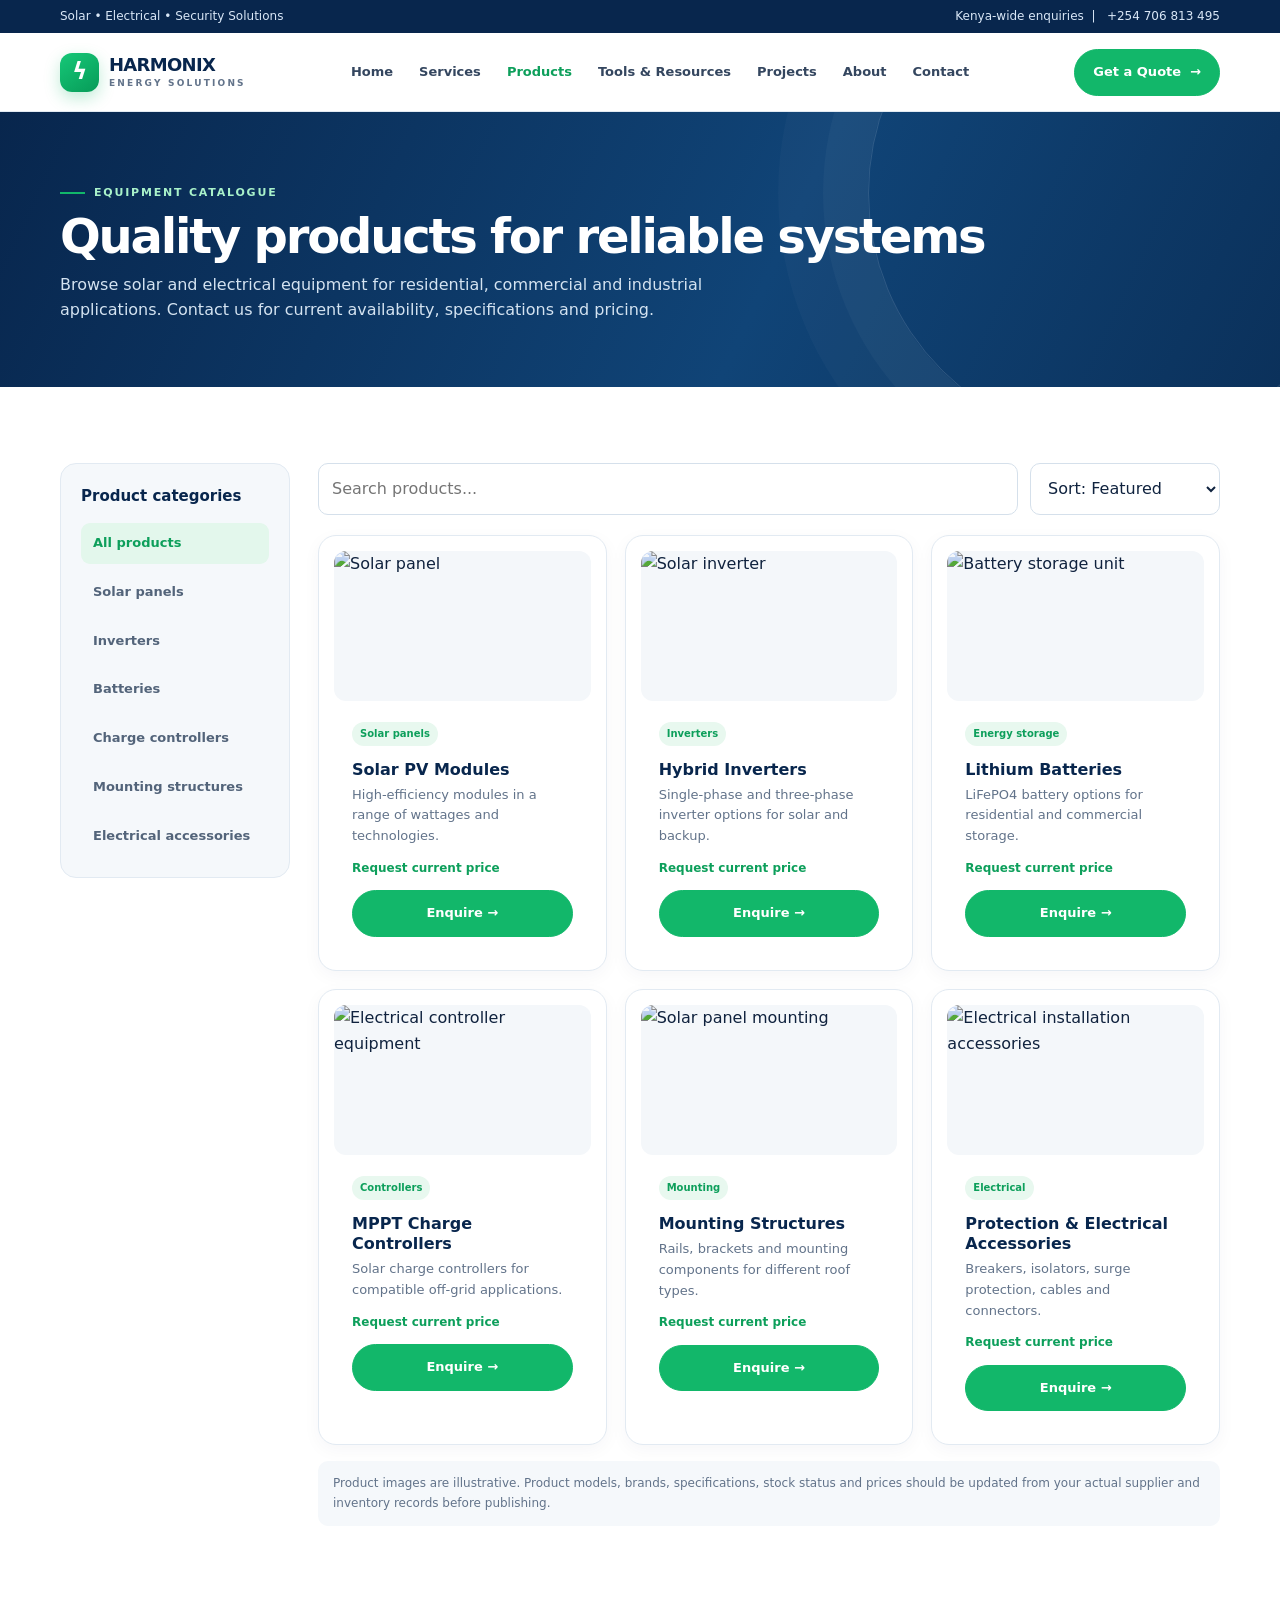
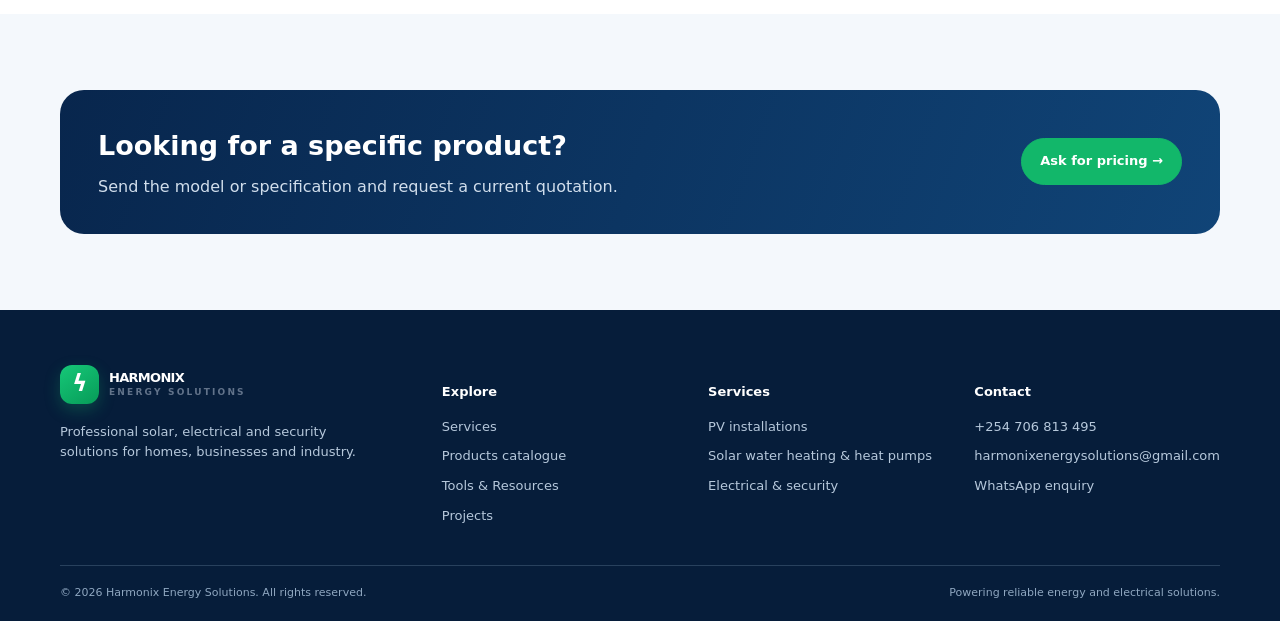
==== products.html @ 006ba1f1 "Add files via upload" ====
<!doctype html><html lang="en"><head><meta charset="utf-8"><meta name="viewport" content="width=device-width,initial-scale=1"><title>Products Catalogue | Harmonix Energy</title><meta name="description" content="Browse solar panels, inverters, batteries, charge controllers and electrical accessories supplied by Harmonix Energy."><link rel="stylesheet" href="assets/css/style.css"></head><body>

<div class="topbar"><div class="container"><span>Solar • Electrical • Security Solutions</span><span>Kenya-wide enquiries&nbsp; | &nbsp; +254 706 813 495</span></div></div>
<header class="site-header"><div class="container nav">
<a class="brand" href="index.html"><span class="brand-mark">ϟ</span><span>HARMONIX<small>ENERGY SOLUTIONS</small></span></a>
<button class="menu-toggle" aria-label="Open navigation" aria-expanded="false">☰</button>
<nav class="nav-links"><a class="" href="index.html">Home</a><a class="" href="services.html">Services</a><a class="active" href="products.html">Products</a><a class="" href="tools.html">Tools & Resources</a><a class="" href="index.html#projects">Projects</a><a class="" href="index.html#about">About</a><a class="" href="index.html#contact">Contact</a></nav>
<div class="nav-actions"><a class="btn" href="index.html#contact">Get a Quote <span>→</span></a></div>
</div></header><main><section class="page-hero"><div class="container"><span class="eyebrow">Equipment catalogue</span><h1>Quality products for reliable systems</h1><p>Browse solar and electrical equipment for residential, commercial and industrial applications. Contact us for current availability, specifications and pricing.</p></div></section>
<section class="section"><div class="container"><div class="catalog-layout"><aside class="filters"><h3>Product categories</h3><div class="filter-list"><button class="filter-btn active" data-category="all">All products</button><button class="filter-btn" data-category="panels">Solar panels</button><button class="filter-btn" data-category="inverters">Inverters</button><button class="filter-btn" data-category="batteries">Batteries</button><button class="filter-btn" data-category="controllers">Charge controllers</button><button class="filter-btn" data-category="mounting">Mounting structures</button><button class="filter-btn" data-category="electrical">Electrical accessories</button></div></aside><div><div class="catalog-toolbar"><input class="field" id="product-search" placeholder="Search products..."><select class="field" id="product-sort"><option>Sort: Featured</option></select></div><div class="grid product-grid-catalog">
<div class="card product-card catalog-product" data-category="panels"><div class="product-image"><img src="https://images.unsplash.com/photo-1509391366360-2e959784e9e8?auto=format&fit=crop&w=500&q=80" alt="Solar panel"></div><div class="card-body"><span class="product-tag">Solar panels</span><h3>Solar PV Modules</h3><p>High-efficiency modules in a range of wattages and technologies.</p><div class="price-note">Request current price</div><a class="btn" style="margin-top:12px;width:100%" href="#" data-wa="Hello, I would like pricing and specifications for solar PV modules.">Enquire →</a></div></div>
<div class="card product-card catalog-product" data-category="inverters"><div class="product-image"><img src="https://images.unsplash.com/photo-1592833159155-c62df1b65634?auto=format&fit=crop&w=500&q=80" alt="Solar inverter"></div><div class="card-body"><span class="product-tag">Inverters</span><h3>Hybrid Inverters</h3><p>Single-phase and three-phase inverter options for solar and backup.</p><div class="price-note">Request current price</div><a class="btn" style="margin-top:12px;width:100%" href="#" data-wa="Hello, I would like pricing and specifications for hybrid inverters.">Enquire →</a></div></div>
<div class="card product-card catalog-product" data-category="batteries"><div class="product-image"><img src="https://images.unsplash.com/photo-1620714223084-8fcacca6e9f3?auto=format&fit=crop&w=500&q=80" alt="Battery storage unit"></div><div class="card-body"><span class="product-tag">Energy storage</span><h3>Lithium Batteries</h3><p>LiFePO4 battery options for residential and commercial storage.</p><div class="price-note">Request current price</div><a class="btn" style="margin-top:12px;width:100%" href="#" data-wa="Hello, I would like pricing and specifications for lithium batteries.">Enquire →</a></div></div>
<div class="card product-card catalog-product" data-category="controllers"><div class="product-image"><img src="https://images.unsplash.com/photo-1558008258-3256797b43f3?auto=format&fit=crop&w=500&q=80" alt="Electrical controller equipment"></div><div class="card-body"><span class="product-tag">Controllers</span><h3>MPPT Charge Controllers</h3><p>Solar charge controllers for compatible off-grid applications.</p><div class="price-note">Request current price</div><a class="btn" style="margin-top:12px;width:100%" href="#" data-wa="Hello, I would like pricing and specifications for MPPT charge controllers.">Enquire →</a></div></div>
<div class="card product-card catalog-product" data-category="mounting"><div class="product-image"><img src="https://images.unsplash.com/photo-1497440001374-f26997328c1b?auto=format&fit=crop&w=500&q=80" alt="Solar panel mounting"></div><div class="card-body"><span class="product-tag">Mounting</span><h3>Mounting Structures</h3><p>Rails, brackets and mounting components for different roof types.</p><div class="price-note">Request current price</div><a class="btn" style="margin-top:12px;width:100%" href="#" data-wa="Hello, I would like pricing for solar mounting structures and accessories.">Enquire →</a></div></div>
<div class="card product-card catalog-product" data-category="electrical"><div class="product-image"><img src="https://images.unsplash.com/photo-1621905251189-08b45d6a269e?auto=format&fit=crop&w=500&q=80" alt="Electrical installation accessories"></div><div class="card-body"><span class="product-tag">Electrical</span><h3>Protection & Electrical Accessories</h3><p>Breakers, isolators, surge protection, cables and connectors.</p><div class="price-note">Request current price</div><a class="btn" style="margin-top:12px;width:100%" href="#" data-wa="Hello, I would like pricing for electrical protection devices and accessories.">Enquire →</a></div></div>
</div><p class="notice">Product images are illustrative. Product models, brands, specifications, stock status and prices should be updated from your actual supplier and inventory records before publishing.</p></div></div></div></section>
<section class="section section-soft"><div class="container"><div class="cta-band"><div><h2>Looking for a specific product?</h2><p>Send the model or specification and request a current quotation.</p></div><a class="btn" href="#" data-wa="Hello Harmonix Energy, I am looking for a solar or electrical product. Please assist with availability and pricing.">Ask for pricing →</a></div></div></section></main>
<footer class="footer"><div class="container"><div class="footer-grid">
<div><a class="brand" href="index.html"><span class="brand-mark">ϟ</span><span>HARMONIX<small>ENERGY SOLUTIONS</small></span></a><p style="margin-top:18px;max-width:300px">Professional solar, electrical and security solutions for homes, businesses and industry.</p></div>
<div><h4>Explore</h4><div class="footer-links"><a href="services.html">Services</a><a href="products.html">Products catalogue</a><a href="tools.html">Tools & Resources</a><a href="index.html#projects">Projects</a></div></div>
<div><h4>Services</h4><div class="footer-links"><a href="services.html#pv">PV installations</a><a href="services.html#water">Solar water heating & heat pumps</a><a href="services.html#other">Electrical & security</a></div></div>
<div><h4>Contact</h4><div class="footer-links"><a href="tel:+254706813495">+254 706 813 495</a><a href="mailto:harmonixenergysolutions@gmail.com">harmonixenergysolutions@gmail.com</a><a href="#" data-wa="Hello Harmonix Energy, I would like to discuss a project.">WhatsApp enquiry</a></div></div>
</div><div class="footer-bottom"><span>© <span data-year></span> Harmonix Energy Solutions. All rights reserved.</span><span>Powering reliable energy and electrical solutions.</span></div></div></footer><script src="assets/js/main.js"></script></body></html>
---- assets/css/style.css ----
:root{--navy:#08264d;--navy2:#0d3767;--green:#12b76a;--green2:#0d9f5b;--ink:#10233f;--muted:#62738a;--line:#e2eaf2;--soft:#f4f8fc;--white:#fff;--shadow:0 12px 32px rgba(8,38,77,.09);--radius:18px}
*{box-sizing:border-box}html{scroll-behavior:smooth}body{margin:0;font-family:Inter,ui-sans-serif,system-ui,-apple-system,BlinkMacSystemFont,"Segoe UI",sans-serif;color:var(--ink);background:#fff;line-height:1.6}a{color:inherit;text-decoration:none}img{max-width:100%;display:block}button,input,select,textarea{font:inherit}.container{width:min(1160px,calc(100% - 40px));margin:auto}.topbar{background:var(--navy);color:#d9e7f7;font-size:12px;padding:7px 0}.topbar .container{display:flex;justify-content:space-between;gap:15px;flex-wrap:wrap}.site-header{position:sticky;top:0;z-index:50;background:rgba(255,255,255,.96);backdrop-filter:blur(12px);border-bottom:1px solid var(--line)}.nav{height:78px;display:flex;align-items:center;justify-content:space-between;gap:24px}.brand{display:flex;align-items:center;gap:10px;color:var(--navy);font-weight:850;letter-spacing:-.7px;line-height:1.02;font-size:18px}.brand-mark{width:39px;height:39px;border-radius:12px;background:linear-gradient(145deg,#16c878,#079b58);display:grid;place-items:center;color:#fff;font-size:23px;box-shadow:0 6px 16px #12b76a44}.brand small{display:block;font-size:9px;letter-spacing:2.2px;color:var(--muted);font-weight:750;margin-top:4px}.nav-links{display:flex;align-items:center;gap:26px;font-size:13px;font-weight:700;color:#34465f}.nav-links a:hover,.nav-links a.active{color:var(--green2)}.nav-actions{display:flex;gap:10px;align-items:center}.btn{display:inline-flex;align-items:center;justify-content:center;gap:9px;padding:12px 18px;border-radius:999px;background:var(--green);color:#fff;font-size:13px;font-weight:800;border:1px solid var(--green);transition:.2s;cursor:pointer}.btn:hover{background:var(--green2);transform:translateY(-1px)}.btn-outline{background:transparent;color:var(--navy);border-color:#c9d7e6}.btn-outline:hover{background:var(--soft);color:var(--navy)}.menu-toggle{display:none;border:1px solid var(--line);background:#fff;border-radius:10px;padding:9px 12px;color:var(--navy);font-size:20px}.hero{background:var(--navy);color:#fff;position:relative;overflow:hidden}.hero-grid{display:grid;grid-template-columns:1.03fr .97fr;min-height:510px;align-items:center}.hero-copy{padding:68px 0;position:relative;z-index:2}.eyebrow{display:inline-flex;align-items:center;gap:9px;color:#a9f2ca;font-size:11px;font-weight:850;letter-spacing:1.8px;text-transform:uppercase}.eyebrow:before{content:"";width:25px;height:2px;background:var(--green)}h1,h2,h3,p{margin-top:0}h1{font-size:clamp(38px,5vw,60px);line-height:1.04;letter-spacing:-2.2px;margin:18px 0}.hero h1 span{color:#54df99}.hero-copy p{max-width:560px;color:#d2e0ef;font-size:17px}.hero-buttons{display:flex;gap:12px;flex-wrap:wrap;margin-top:28px}.hero-media{height:100%;min-height:510px;position:relative}.hero-media img{width:100%;height:100%;object-fit:cover;position:absolute;inset:0;opacity:.92}.hero-media:after{content:"";position:absolute;inset:0;background:linear-gradient(90deg,var(--navy) 0%,rgba(8,38,77,.08) 42%,rgba(8,38,77,.08))}.hero-stamp{position:absolute;z-index:3;right:28px;top:28px;background:#fff;color:var(--navy);border-radius:14px;padding:13px 17px;box-shadow:var(--shadow);display:flex;align-items:center;gap:10px;font-weight:850}.hero-stamp b{display:block;color:var(--green2);font-size:12px}.checkmark{width:30px;height:30px;border-radius:50%;display:grid;place-items:center;background:#e7f9ef;color:var(--green2);font-weight:900}.trust-strip{background:#f0fbf5;border-bottom:1px solid #d9f3e4}.trust-strip .container{display:flex;justify-content:space-between;gap:20px;flex-wrap:wrap;padding:17px 0;color:var(--navy);font-size:12px;font-weight:750}.trust-strip span{display:flex;align-items:center;gap:8px}.trust-strip i{font-style:normal;color:var(--green2);font-size:17px}.section{padding:76px 0}.section-soft{background:var(--soft)}.section-head{display:flex;align-items:end;justify-content:space-between;gap:24px;margin-bottom:30px}.section-head h2{font-size:clamp(27px,3vw,38px);line-height:1.12;letter-spacing:-1.2px;color:var(--navy);margin:8px 0}.section-head p{color:var(--muted);max-width:560px;margin:0}.kicker{color:var(--green2);font-size:11px;font-weight:850;letter-spacing:1.7px;text-transform:uppercase}.grid{display:grid;gap:18px}.service-grid{grid-template-columns:repeat(4,1fr)}.card{border:1px solid var(--line);border-radius:var(--radius);background:#fff;overflow:hidden;box-shadow:0 5px 18px rgba(8,38,77,.04);transition:.22s}.card:hover{transform:translateY(-4px);box-shadow:var(--shadow)}.card-img{height:150px;overflow:hidden;background:#dbe8f4}.card-img img{width:100%;height:100%;object-fit:cover;transition:transform .4s}.card:hover .card-img img{transform:scale(1.04)}.card-body{padding:18px}.card h3{font-size:16px;line-height:1.25;color:var(--navy);margin-bottom:8px}.card p{font-size:13px;color:var(--muted);margin-bottom:12px}.text-link{color:var(--green2);font-size:12px;font-weight:850}.text-link:hover{text-decoration:underline}.icon-box{width:42px;height:42px;border-radius:12px;background:#e9f8f0;color:var(--green2);display:grid;place-items:center;font-size:21px;margin-bottom:14px}.two-col{display:grid;grid-template-columns:1fr 1fr;gap:46px;align-items:center}.feature-photo{height:420px;border-radius:24px;overflow:hidden;box-shadow:var(--shadow)}.feature-photo img{width:100%;height:100%;object-fit:cover}.check-list{display:grid;gap:13px;margin:22px 0;padding:0;list-style:none}.check-list li{display:flex;gap:11px;color:#43556e;font-size:14px}.check-list li:before{content:"✓";width:22px;height:22px;flex:0 0 22px;display:grid;place-items:center;background:#e7f9ef;color:var(--green2);border-radius:50%;font-weight:900}.project-grid{grid-template-columns:repeat(3,1fr)}.project-card .card-img{height:205px}.project-meta{display:flex;gap:12px;flex-wrap:wrap;font-size:11px;color:var(--muted);font-weight:750}.product-grid{grid-template-columns:repeat(4,1fr)}.product-card{padding:14px}.product-image{height:150px;background:#f4f7fa;border-radius:12px;display:grid;place-items:center;overflow:hidden}.product-image img{height:100%;width:100%;object-fit:contain;mix-blend-mode:multiply}.product-card h3{margin:14px 0 5px}.product-card p{min-height:40px}.price-note{font-size:12px;color:var(--green2);font-weight:800}.tool-grid{grid-template-columns:repeat(4,1fr)}.tool-card{padding:22px}.tool-card .icon-box{width:48px;height:48px;font-size:24px}.tool-card h3{font-size:16px}.cta-band{background:linear-gradient(110deg,var(--navy),#104477);color:#fff;border-radius:24px;padding:34px 38px;display:flex;align-items:center;justify-content:space-between;gap:24px}.cta-band h2{font-size:27px;margin-bottom:7px}.cta-band p{color:#d1deec;margin:0}.footer{background:#061d3a;color:#d4e1ef;padding:55px 0 20px}.footer-grid{display:grid;grid-template-columns:1.5fr 1fr 1fr 1fr;gap:35px}.footer .brand{color:#fff}.footer p,.footer a{font-size:13px;color:#b6c8db}.footer h4{color:#fff;font-size:13px;margin-bottom:14px}.footer-links{display:grid;gap:9px}.footer-bottom{border-top:1px solid #28415d;margin-top:38px;padding-top:18px;display:flex;justify-content:space-between;gap:12px;flex-wrap:wrap;font-size:11px;color:#8fa7c0}.page-hero{background:linear-gradient(115deg,#08264d 0%,#104477 60%,#0b315b 100%);color:#fff;padding:64px 0;position:relative;overflow:hidden}.page-hero:after{content:"";position:absolute;right:-90px;top:-170px;width:500px;height:500px;border:1px solid #ffffff22;border-radius:50%;box-shadow:0 0 0 45px #ffffff08,0 0 0 90px #ffffff06}.page-hero h1{font-size:48px;margin:10px 0}.page-hero p{color:#d4e3f1;max-width:660px;margin:0}.page-hero .container{position:relative;z-index:1}.credential{display:inline-flex;align-items:center;gap:12px;background:#fff;color:var(--navy);border:1px solid #d5e4ef;border-radius:14px;padding:12px 16px;box-shadow:var(--shadow);margin-top:25px}.credential strong{display:block;font-size:14px}.credential small{display:block;color:var(--muted);font-size:10px}.credential .checkmark{width:34px;height:34px;font-size:18px}.service-feature-grid{grid-template-columns:repeat(3,1fr)}.service-feature-grid .card-img{height:180px}.other-service-grid{grid-template-columns:repeat(4,1fr)}.other-service{padding:22px}.other-service h3{font-size:15px}.process-grid{grid-template-columns:repeat(4,1fr)}.process{padding:22px;border:1px solid var(--line);border-radius:16px;background:#fff}.process b{color:var(--green2);font-size:12px;letter-spacing:1px}.process h3{margin:8px 0 6px;font-size:16px}.process p{font-size:13px;color:var(--muted);margin:0}.catalog-layout{display:grid;grid-template-columns:230px 1fr;gap:28px}.filters{background:#f5f8fb;border:1px solid var(--line);padding:20px;border-radius:16px;height:max-content}.filters h3{font-size:15px;color:var(--navy)}.filter-list{display:grid;gap:8px}.filter-btn{border:0;text-align:left;padding:10px 12px;border-radius:9px;background:transparent;color:#53647a;font-weight:700;font-size:13px;cursor:pointer}.filter-btn.active,.filter-btn:hover{background:#e3f7ec;color:var(--green2)}.catalog-toolbar{display:flex;gap:12px;margin-bottom:20px}.catalog-toolbar input{flex:1}.field{width:100%;border:1px solid #d5e0eb;border-radius:10px;padding:12px 13px;background:#fff;color:var(--ink);outline:none}.field:focus{border-color:var(--green);box-shadow:0 0 0 3px #12b76a1a}.catalog-toolbar select{width:190px}.product-grid-catalog{grid-template-columns:repeat(3,1fr)}.product-grid-catalog .product-card{padding:15px}.product-tag{display:inline-block;background:#e8f8ef;color:var(--green2);padding:4px 8px;border-radius:30px;font-size:10px;font-weight:850}.tool-detail-grid{grid-template-columns:repeat(2,1fr)}.tool-detail{padding:26px}.tool-detail h3{font-size:20px}.tool-detail p{color:var(--muted);font-size:14px}.calculator{background:#fff;border:1px solid var(--line);border-radius:18px;padding:24px;box-shadow:var(--shadow)}.calc-form{display:grid;grid-template-columns:repeat(3,1fr);gap:12px}.calc-form label{font-size:12px;font-weight:750;color:#43556e;display:grid;gap:6px}.calc-actions{display:flex;gap:10px;flex-wrap:wrap;margin-top:16px}.result-grid{display:grid;grid-template-columns:repeat(3,1fr);gap:12px;margin-top:20px}.result{background:#f1faf5;border:1px solid #d8f2e3;padding:15px;border-radius:12px}.result small{display:block;color:var(--muted);font-size:11px}.result strong{font-size:22px;color:var(--navy)}.appliance-table{width:100%;border-collapse:collapse;margin-top:18px;font-size:12px}.appliance-table th,.appliance-table td{padding:10px;border-bottom:1px solid var(--line);text-align:left}.appliance-table th{color:var(--muted);background:#f7f9fc}.notice{font-size:12px;color:var(--muted);background:#f5f8fb;padding:13px 15px;border-radius:10px;margin-top:16px}.empty-state{padding:30px;text-align:center;color:var(--muted);border:1px dashed #cbd8e5;border-radius:14px}.contact-box{display:grid;grid-template-columns:1fr 1fr;gap:28px}.contact-card{padding:26px;border:1px solid var(--line);border-radius:18px}.contact-card p{color:var(--muted);font-size:14px}.hidden{display:none!important}
@media(max-width:980px){.nav-links{gap:14px}.service-grid,.product-grid,.tool-grid{grid-template-columns:repeat(2,1fr)}.service-feature-grid{grid-template-columns:repeat(2,1fr)}.other-service-grid{grid-template-columns:repeat(2,1fr)}.product-grid-catalog{grid-template-columns:repeat(2,1fr)}.hero-grid{grid-template-columns:1fr 1fr}.footer-grid{grid-template-columns:repeat(2,1fr)}}
@media(max-width:720px){.container{width:min(100% - 28px,1160px)}.topbar .container{justify-content:center}.nav{height:68px}.menu-toggle{display:block}.nav-links{display:none;position:absolute;top:68px;left:0;right:0;background:#fff;border-bottom:1px solid var(--line);padding:16px 22px 22px;flex-direction:column;align-items:flex-start;gap:15px}.nav-links.open{display:flex}.nav-actions .btn{padding:10px 13px;font-size:11px}.brand{font-size:15px}.brand-mark{width:34px;height:34px}.hero-grid{display:flex;flex-direction:column;min-height:auto}.hero-copy{padding:52px 0 34px}.hero-media{width:100%;height:260px;min-height:260px}.hero-media:after{background:linear-gradient(0deg,rgba(8,38,77,.1),transparent)}.hero-stamp{right:12px;top:12px;padding:9px 12px}.hero h1{font-size:40px}.section{padding:55px 0}.section-head{display:block}.section-head .text-link{display:inline-block;margin-top:14px}.service-grid,.project-grid,.product-grid,.tool-grid,.service-feature-grid,.other-service-grid,.process-grid,.product-grid-catalog,.tool-detail-grid{grid-template-columns:1fr 1fr}.two-col{grid-template-columns:1fr;gap:28px}.feature-photo{height:280px}.cta-band{display:block;padding:27px}.cta-band .btn{margin-top:18px}.footer-grid{grid-template-columns:1fr 1fr;gap:24px}.page-hero{padding:48px 0}.page-hero h1{font-size:38px}.catalog-layout{grid-template-columns:1fr}.filters{padding:14px}.filter-list{display:flex;overflow:auto}.filter-btn{white-space:nowrap}.catalog-toolbar{flex-direction:column}.catalog-toolbar select{width:100%}.calc-form{grid-template-columns:1fr 1fr}.result-grid{grid-template-columns:1fr 1fr}.contact-box{grid-template-columns:1fr}}
@media(max-width:430px){.service-grid,.project-grid,.product-grid,.tool-grid,.service-feature-grid,.other-service-grid,.process-grid,.product-grid-catalog,.tool-detail-grid{grid-template-columns:1fr}.hero h1{font-size:35px}.hero-copy p{font-size:15px}.footer-grid{grid-template-columns:1fr}.calc-form{grid-template-columns:1fr}.result-grid{grid-template-columns:1fr 1fr}}
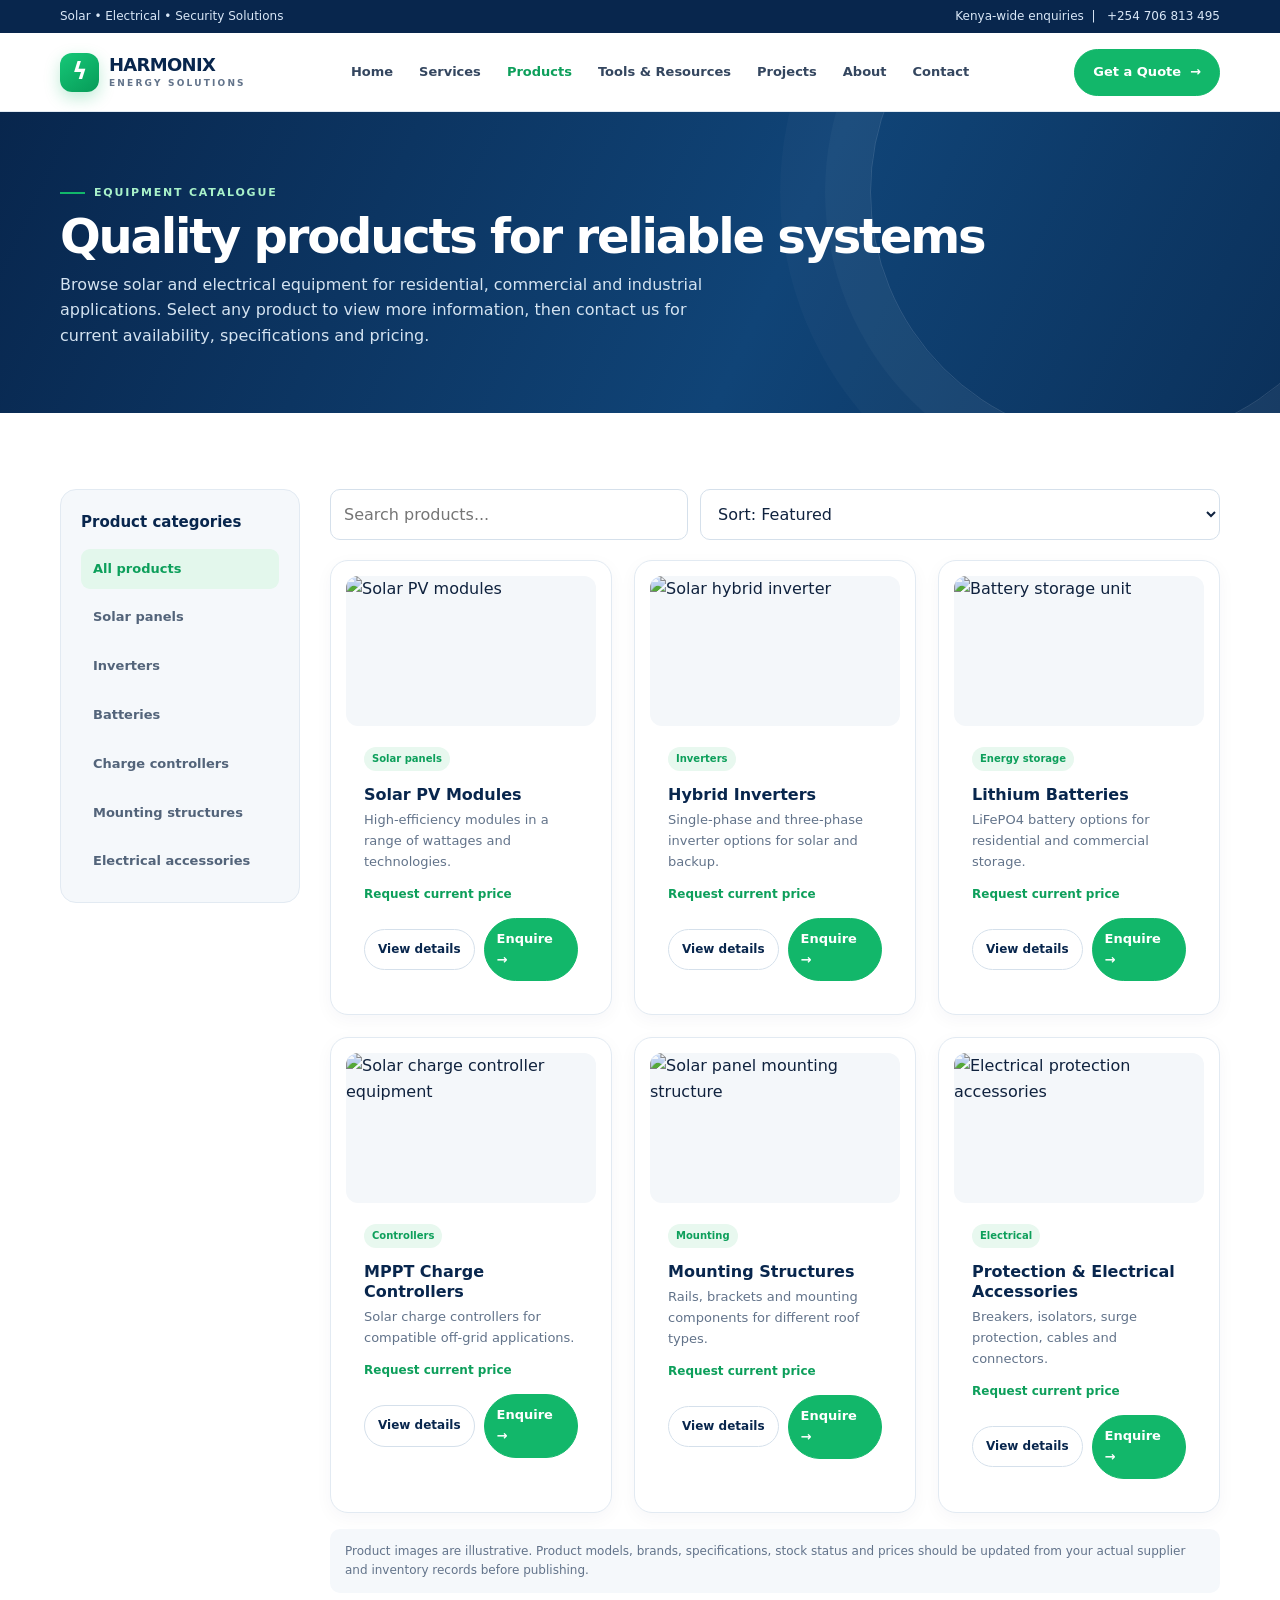
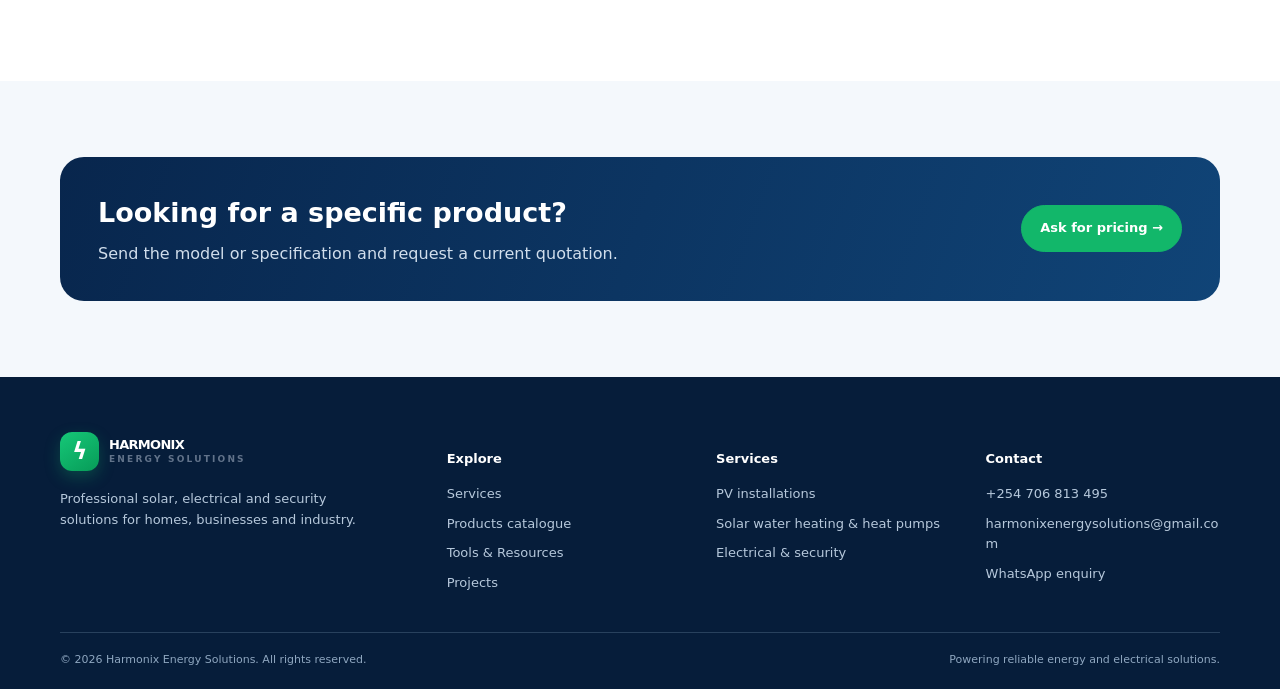
==== commit b42ce59d: "Add files via upload" ====
--- a/products.html
+++ b/products.html
@@ -1,24 +1,237 @@
-<!doctype html><html lang="en"><head><meta charset="utf-8"><meta name="viewport" content="width=device-width,initial-scale=1"><title>Products Catalogue | Harmonix Energy</title><meta name="description" content="Browse solar panels, inverters, batteries, charge controllers and electrical accessories supplied by Harmonix Energy."><link rel="stylesheet" href="assets/css/style.css"></head><body>
+<!doctype html>
+<html lang="en">
+<head>
+  <meta charset="utf-8">
+  <meta name="viewport" content="width=device-width, initial-scale=1">
+  <title>Products Catalogue | Harmonix Energy</title>
+  <meta name="description" content="Browse solar panels, inverters, batteries, charge controllers and electrical accessories supplied by Harmonix Energy.">
+  <link rel="stylesheet" href="assets/css/style.css">
+  <style>
+    .catalog-product{cursor:pointer}
+    .catalog-product .product-image{cursor:pointer}
+    .product-actions{display:flex;gap:9px;align-items:center;margin-top:14px}
+    .product-actions .btn{flex:1;padding:10px 12px}
+    .details-btn{border:1px solid #d5e0eb;background:#fff;color:var(--navy);border-radius:999px;padding:10px 13px;font-size:12px;font-weight:800;cursor:pointer}
+    .details-btn:hover{border-color:var(--green);color:var(--green2);background:#f1faf5}
+    .product-modal{position:fixed;inset:0;z-index:1000;background:rgba(4,19,38,.68);display:none;align-items:center;justify-content:center;padding:20px}
+    .product-modal.open{display:flex}
+    .product-modal-panel{position:relative;width:min(760px,100%);max-height:90vh;overflow:auto;background:#fff;border-radius:20px;box-shadow:0 24px 80px rgba(0,0,0,.28)}
+    .product-modal-close{position:absolute;right:14px;top:14px;z-index:2;width:38px;height:38px;border:0;border-radius:50%;background:#fff;color:var(--navy);font-size:24px;line-height:1;cursor:pointer;box-shadow:0 2px 12px rgba(0,0,0,.14)}
+    .product-modal-content{display:grid;grid-template-columns:.9fr 1.1fr}
+    .product-modal-image{min-height:360px;background:#f3f7fa}
+    .product-modal-image img{width:100%;height:100%;object-fit:cover}
+    .product-modal-copy{padding:36px 30px}
+    .product-modal-copy h2{color:var(--navy);font-size:27px;line-height:1.15;margin:12px 0}
+    .product-modal-copy p{font-size:14px;color:var(--muted)}
+    .product-specs{padding-left:19px;margin:18px 0 24px;color:#40536b;font-size:13px}
+    .product-specs li{margin:8px 0}
+    .product-modal-copy .btn{width:100%}
+    .details-hint{font-size:11px;color:var(--muted);margin-top:8px}
+    @media(max-width:620px){.product-modal{padding:10px}.product-modal-content{grid-template-columns:1fr}.product-modal-image{min-height:190px;height:190px}.product-modal-copy{padding:24px 20px}.product-modal-copy h2{font-size:23px}.product-actions{flex-direction:column;align-items:stretch}.product-actions>*{width:100%}}
 
+    /* Responsive and browser-zoom safeguards */
+    *,*::before,*::after{box-sizing:border-box}
+    html{width:100%;max-width:100%;overflow-x:hidden;-webkit-text-size-adjust:100%;text-size-adjust:100%}
+    body{width:100%;max-width:100%;min-width:0;overflow-x:hidden}
+    img,svg,video,iframe{max-width:100%;height:auto}
+    .container,.nav,.catalog-layout,.catalog-toolbar,.grid,.product-grid-catalog,
+    .product-card,.card-body,.page-hero,.section,.footer-grid,.footer-bottom{min-width:0;max-width:100%}
+    .catalog-layout{display:grid;grid-template-columns:minmax(190px,240px) minmax(0,1fr);gap:clamp(16px,3vw,30px)}
+    .product-grid-catalog{display:grid;grid-template-columns:repeat(auto-fit,minmax(min(100%,230px),1fr));gap:clamp(14px,2vw,22px)}
+    .product-card{min-width:0;overflow:hidden}
+    .product-card h3,.product-card p,.page-hero h1,.page-hero p,.product-modal-copy h2,
+    .product-modal-copy p,.notice,.footer a,.footer p{overflow-wrap:anywhere;word-break:normal}
+    .product-image{width:100%;aspect-ratio:16/10;overflow:hidden}
+    .product-image img{display:block;width:100%;height:100%;object-fit:cover}
+    .catalog-toolbar{display:flex;flex-wrap:wrap;gap:12px}
+    .catalog-toolbar>*{flex:1 1 190px;min-width:0}
+    .product-actions{flex-wrap:wrap}
+    .product-actions>*{min-width:0}
+    .product-modal{overflow-y:auto;overscroll-behavior:contain}
+    .product-modal-panel{width:min(760px,100%);max-height:min(90dvh,900px);max-height:min(90vh,900px);overflow:auto}
+    .product-modal-content{min-width:0}
+    .product-modal-copy{min-width:0}
+    .product-modal-copy .btn{white-space:normal;text-align:center}
+    .product-specs{padding-inline-start:20px}
+    button,a,input,select{max-width:100%}
+    input,select,button{font:inherit}
+    @media(max-width:900px){
+      .catalog-layout{grid-template-columns:minmax(0,1fr)}
+      .filters{width:100%}
+      .filter-list{display:flex;flex-wrap:wrap;gap:8px}
+      .filter-btn{max-width:100%}
+    }
+    @media(max-width:620px){
+      .container{width:min(100% - 28px,100%)}
+      .catalog-layout{gap:20px}
+      .product-grid-catalog{grid-template-columns:repeat(auto-fit,minmax(min(100%,220px),1fr))}
+      .product-modal{padding:8px;align-items:flex-start}
+      .product-modal-panel{margin:auto 0;max-height:calc(100vh - 16px);max-height:calc(100dvh - 16px)}
+      .product-modal-content{grid-template-columns:minmax(0,1fr)}
+      .product-modal-image{height:clamp(150px,38vw,230px);min-height:0}
+      .product-modal-copy{padding:clamp(18px,5vw,26px)}
+      .product-actions{flex-direction:column;align-items:stretch}
+      .product-actions>*{width:100%}
+    }
+    @media(max-width:380px){
+      .container{width:calc(100% - 22px)}
+      .product-grid-catalog{grid-template-columns:minmax(0,1fr)}
+      .product-modal-copy h2{font-size:clamp(20px,7vw,24px)}
+      .product-modal-copy .btn{font-size:13px;padding:11px 12px}
+    }
+    @media(prefers-reduced-motion:reduce){
+      *,*::before,*::after{scroll-behavior:auto!important;transition:none!important;animation:none!important}
+    }
+  </style>
+</head>
+<body>
 <div class="topbar"><div class="container"><span>Solar • Electrical • Security Solutions</span><span>Kenya-wide enquiries&nbsp; | &nbsp; +254 706 813 495</span></div></div>
 <header class="site-header"><div class="container nav">
-<a class="brand" href="index.html"><span class="brand-mark">ϟ</span><span>HARMONIX<small>ENERGY SOLUTIONS</small></span></a>
-<button class="menu-toggle" aria-label="Open navigation" aria-expanded="false">☰</button>
-<nav class="nav-links"><a class="" href="index.html">Home</a><a class="" href="services.html">Services</a><a class="active" href="products.html">Products</a><a class="" href="tools.html">Tools & Resources</a><a class="" href="index.html#projects">Projects</a><a class="" href="index.html#about">About</a><a class="" href="index.html#contact">Contact</a></nav>
-<div class="nav-actions"><a class="btn" href="index.html#contact">Get a Quote <span>→</span></a></div>
-</div></header><main><section class="page-hero"><div class="container"><span class="eyebrow">Equipment catalogue</span><h1>Quality products for reliable systems</h1><p>Browse solar and electrical equipment for residential, commercial and industrial applications. Contact us for current availability, specifications and pricing.</p></div></section>
-<section class="section"><div class="container"><div class="catalog-layout"><aside class="filters"><h3>Product categories</h3><div class="filter-list"><button class="filter-btn active" data-category="all">All products</button><button class="filter-btn" data-category="panels">Solar panels</button><button class="filter-btn" data-category="inverters">Inverters</button><button class="filter-btn" data-category="batteries">Batteries</button><button class="filter-btn" data-category="controllers">Charge controllers</button><button class="filter-btn" data-category="mounting">Mounting structures</button><button class="filter-btn" data-category="electrical">Electrical accessories</button></div></aside><div><div class="catalog-toolbar"><input class="field" id="product-search" placeholder="Search products..."><select class="field" id="product-sort"><option>Sort: Featured</option></select></div><div class="grid product-grid-catalog">
-<div class="card product-card catalog-product" data-category="panels"><div class="product-image"><img src="https://images.unsplash.com/photo-1509391366360-2e959784e9e8?auto=format&fit=crop&w=500&q=80" alt="Solar panel"></div><div class="card-body"><span class="product-tag">Solar panels</span><h3>Solar PV Modules</h3><p>High-efficiency modules in a range of wattages and technologies.</p><div class="price-note">Request current price</div><a class="btn" style="margin-top:12px;width:100%" href="#" data-wa="Hello, I would like pricing and specifications for solar PV modules.">Enquire →</a></div></div>
-<div class="card product-card catalog-product" data-category="inverters"><div class="product-image"><img src="https://images.unsplash.com/photo-1592833159155-c62df1b65634?auto=format&fit=crop&w=500&q=80" alt="Solar inverter"></div><div class="card-body"><span class="product-tag">Inverters</span><h3>Hybrid Inverters</h3><p>Single-phase and three-phase inverter options for solar and backup.</p><div class="price-note">Request current price</div><a class="btn" style="margin-top:12px;width:100%" href="#" data-wa="Hello, I would like pricing and specifications for hybrid inverters.">Enquire →</a></div></div>
-<div class="card product-card catalog-product" data-category="batteries"><div class="product-image"><img src="https://images.unsplash.com/photo-1620714223084-8fcacca6e9f3?auto=format&fit=crop&w=500&q=80" alt="Battery storage unit"></div><div class="card-body"><span class="product-tag">Energy storage</span><h3>Lithium Batteries</h3><p>LiFePO4 battery options for residential and commercial storage.</p><div class="price-note">Request current price</div><a class="btn" style="margin-top:12px;width:100%" href="#" data-wa="Hello, I would like pricing and specifications for lithium batteries.">Enquire →</a></div></div>
-<div class="card product-card catalog-product" data-category="controllers"><div class="product-image"><img src="https://images.unsplash.com/photo-1558008258-3256797b43f3?auto=format&fit=crop&w=500&q=80" alt="Electrical controller equipment"></div><div class="card-body"><span class="product-tag">Controllers</span><h3>MPPT Charge Controllers</h3><p>Solar charge controllers for compatible off-grid applications.</p><div class="price-note">Request current price</div><a class="btn" style="margin-top:12px;width:100%" href="#" data-wa="Hello, I would like pricing and specifications for MPPT charge controllers.">Enquire →</a></div></div>
-<div class="card product-card catalog-product" data-category="mounting"><div class="product-image"><img src="https://images.unsplash.com/photo-1497440001374-f26997328c1b?auto=format&fit=crop&w=500&q=80" alt="Solar panel mounting"></div><div class="card-body"><span class="product-tag">Mounting</span><h3>Mounting Structures</h3><p>Rails, brackets and mounting components for different roof types.</p><div class="price-note">Request current price</div><a class="btn" style="margin-top:12px;width:100%" href="#" data-wa="Hello, I would like pricing for solar mounting structures and accessories.">Enquire →</a></div></div>
-<div class="card product-card catalog-product" data-category="electrical"><div class="product-image"><img src="https://images.unsplash.com/photo-1621905251189-08b45d6a269e?auto=format&fit=crop&w=500&q=80" alt="Electrical installation accessories"></div><div class="card-body"><span class="product-tag">Electrical</span><h3>Protection & Electrical Accessories</h3><p>Breakers, isolators, surge protection, cables and connectors.</p><div class="price-note">Request current price</div><a class="btn" style="margin-top:12px;width:100%" href="#" data-wa="Hello, I would like pricing for electrical protection devices and accessories.">Enquire →</a></div></div>
-</div><p class="notice">Product images are illustrative. Product models, brands, specifications, stock status and prices should be updated from your actual supplier and inventory records before publishing.</p></div></div></div></section>
-<section class="section section-soft"><div class="container"><div class="cta-band"><div><h2>Looking for a specific product?</h2><p>Send the model or specification and request a current quotation.</p></div><a class="btn" href="#" data-wa="Hello Harmonix Energy, I am looking for a solar or electrical product. Please assist with availability and pricing.">Ask for pricing →</a></div></div></section></main>
+  <a class="brand" href="index.html"><span class="brand-mark">ϟ</span><span>HARMONIX<small>ENERGY SOLUTIONS</small></span></a>
+  <button class="menu-toggle" aria-label="Open navigation" aria-expanded="false">☰</button>
+  <nav class="nav-links"><a href="index.html">Home</a><a href="services.html">Services</a><a class="active" href="products.html">Products</a><a href="tools.html">Tools & Resources</a><a href="index.html#projects">Projects</a><a href="index.html#about">About</a><a href="index.html#contact">Contact</a></nav>
+  <div class="nav-actions"><a class="btn" href="index.html#contact">Get a Quote <span>→</span></a></div>
+</div></header>
+<main>
+  <section class="page-hero"><div class="container"><span class="eyebrow">Equipment catalogue</span><h1>Quality products for reliable systems</h1><p>Browse solar and electrical equipment for residential, commercial and industrial applications. Select any product to view more information, then contact us for current availability, specifications and pricing.</p></div></section>
+  <section class="section"><div class="container"><div class="catalog-layout">
+    <aside class="filters"><h3>Product categories</h3><div class="filter-list">
+      <button class="filter-btn active" data-category="all">All products</button><button class="filter-btn" data-category="panels">Solar panels</button><button class="filter-btn" data-category="inverters">Inverters</button><button class="filter-btn" data-category="batteries">Batteries</button><button class="filter-btn" data-category="controllers">Charge controllers</button><button class="filter-btn" data-category="mounting">Mounting structures</button><button class="filter-btn" data-category="electrical">Electrical accessories</button>
+    </div></aside>
+    <div><div class="catalog-toolbar"><input class="field" id="product-search" placeholder="Search products..." aria-label="Search products"><select class="field" id="product-sort" aria-label="Sort products"><option>Sort: Featured</option></select></div>
+      <div class="grid product-grid-catalog">
+        <article class="card product-card catalog-product" data-category="panels">
+          <div class="product-image" data-open-product="panels"><img src="https://images.unsplash.com/photo-1509391366360-2e959784e9e8?auto=format&fit=crop&w=700&q=80" alt="Solar PV modules"></div>
+          <div class="card-body"><span class="product-tag">Solar panels</span><h3>Solar PV Modules</h3><p>High-efficiency modules in a range of wattages and technologies.</p><div class="price-note">Request current price</div>
+            <div class="product-actions"><button class="details-btn" type="button" data-open-product="panels">View details</button><a class="btn" href="#" data-wa="Hello, I would like pricing and specifications for solar PV modules.">Enquire →</a></div>
+          </div>
+        </article>
+        <article class="card product-card catalog-product" data-category="inverters">
+          <div class="product-image" data-open-product="inverters"><img src="https://images.unsplash.com/photo-1592833159155-c62df1b65634?auto=format&fit=crop&w=700&q=80" alt="Solar hybrid inverter"></div>
+          <div class="card-body"><span class="product-tag">Inverters</span><h3>Hybrid Inverters</h3><p>Single-phase and three-phase inverter options for solar and backup.</p><div class="price-note">Request current price</div>
+            <div class="product-actions"><button class="details-btn" type="button" data-open-product="inverters">View details</button><a class="btn" href="#" data-wa="Hello, I would like pricing and specifications for hybrid inverters.">Enquire →</a></div>
+          </div>
+        </article>
+        <article class="card product-card catalog-product" data-category="batteries">
+          <div class="product-image" data-open-product="batteries"><img src="https://images.unsplash.com/photo-1620714223084-8fcacca6e9f3?auto=format&fit=crop&w=700&q=80" alt="Battery storage unit"></div>
+          <div class="card-body"><span class="product-tag">Energy storage</span><h3>Lithium Batteries</h3><p>LiFePO4 battery options for residential and commercial storage.</p><div class="price-note">Request current price</div>
+            <div class="product-actions"><button class="details-btn" type="button" data-open-product="batteries">View details</button><a class="btn" href="#" data-wa="Hello, I would like pricing and specifications for lithium batteries.">Enquire →</a></div>
+          </div>
+        </article>
+        <article class="card product-card catalog-product" data-category="controllers">
+          <div class="product-image" data-open-product="controllers"><img src="https://images.unsplash.com/photo-1558008258-3256797b43f3?auto=format&fit=crop&w=700&q=80" alt="Solar charge controller equipment"></div>
+          <div class="card-body"><span class="product-tag">Controllers</span><h3>MPPT Charge Controllers</h3><p>Solar charge controllers for compatible off-grid applications.</p><div class="price-note">Request current price</div>
+            <div class="product-actions"><button class="details-btn" type="button" data-open-product="controllers">View details</button><a class="btn" href="#" data-wa="Hello, I would like pricing and specifications for MPPT charge controllers.">Enquire →</a></div>
+          </div>
+        </article>
+        <article class="card product-card catalog-product" data-category="mounting">
+          <div class="product-image" data-open-product="mounting"><img src="https://images.unsplash.com/photo-1497440001374-f26997328c1b?auto=format&fit=crop&w=700&q=80" alt="Solar panel mounting structure"></div>
+          <div class="card-body"><span class="product-tag">Mounting</span><h3>Mounting Structures</h3><p>Rails, brackets and mounting components for different roof types.</p><div class="price-note">Request current price</div>
+            <div class="product-actions"><button class="details-btn" type="button" data-open-product="mounting">View details</button><a class="btn" href="#" data-wa="Hello, I would like pricing for solar mounting structures and accessories.">Enquire →</a></div>
+          </div>
+        </article>
+        <article class="card product-card catalog-product" data-category="electrical">
+          <div class="product-image" data-open-product="electrical"><img src="https://images.unsplash.com/photo-1621905251189-08b45d6a269e?auto=format&fit=crop&w=700&q=80" alt="Electrical protection accessories"></div>
+          <div class="card-body"><span class="product-tag">Electrical</span><h3>Protection & Electrical Accessories</h3><p>Breakers, isolators, surge protection, cables and connectors.</p><div class="price-note">Request current price</div>
+            <div class="product-actions"><button class="details-btn" type="button" data-open-product="electrical">View details</button><a class="btn" href="#" data-wa="Hello, I would like pricing for electrical protection devices and accessories.">Enquire →</a></div>
+          </div>
+        </article>
+      </div>
+      <p class="notice">Product images are illustrative. Product models, brands, specifications, stock status and prices should be updated from your actual supplier and inventory records before publishing.</p>
+    </div>
+  </div></div></section>
+  <section class="section section-soft"><div class="container"><div class="cta-band"><div><h2>Looking for a specific product?</h2><p>Send the model or specification and request a current quotation.</p></div><a class="btn" href="#" data-wa="Hello Harmonix Energy, I am looking for a solar or electrical product. Please assist with availability and pricing.">Ask for pricing →</a></div></div></section>
+</main>
+<div class="product-modal" id="product-modal" role="dialog" aria-modal="true" aria-labelledby="modal-title" aria-hidden="true">
+  <div class="product-modal-panel">
+    <button class="product-modal-close" type="button" aria-label="Close product details">&times;</button>
+    <div class="product-modal-content">
+      <div class="product-modal-image"><img id="modal-image" src="" alt=""></div>
+      <div class="product-modal-copy"><span class="product-tag" id="modal-category"></span><h2 id="modal-title"></h2><p id="modal-description"></p><h3>What to consider</h3><ul class="product-specs" id="modal-specs"></ul><a class="btn" id="modal-enquire" href="#" target="_blank" rel="noopener">Request a Quote on WhatsApp →</a><p class="details-hint">Share your required capacity, application or preferred model so we can recommend a suitable option.</p></div>
+    </div>
+  </div>
+</div>
 <footer class="footer"><div class="container"><div class="footer-grid">
-<div><a class="brand" href="index.html"><span class="brand-mark">ϟ</span><span>HARMONIX<small>ENERGY SOLUTIONS</small></span></a><p style="margin-top:18px;max-width:300px">Professional solar, electrical and security solutions for homes, businesses and industry.</p></div>
-<div><h4>Explore</h4><div class="footer-links"><a href="services.html">Services</a><a href="products.html">Products catalogue</a><a href="tools.html">Tools & Resources</a><a href="index.html#projects">Projects</a></div></div>
-<div><h4>Services</h4><div class="footer-links"><a href="services.html#pv">PV installations</a><a href="services.html#water">Solar water heating & heat pumps</a><a href="services.html#other">Electrical & security</a></div></div>
-<div><h4>Contact</h4><div class="footer-links"><a href="tel:+254706813495">+254 706 813 495</a><a href="mailto:harmonixenergysolutions@gmail.com">harmonixenergysolutions@gmail.com</a><a href="#" data-wa="Hello Harmonix Energy, I would like to discuss a project.">WhatsApp enquiry</a></div></div>
-</div><div class="footer-bottom"><span>© <span data-year></span> Harmonix Energy Solutions. All rights reserved.</span><span>Powering reliable energy and electrical solutions.</span></div></div></footer><script src="assets/js/main.js"></script></body></html>+  <div><a class="brand" href="index.html"><span class="brand-mark">ϟ</span><span>HARMONIX<small>ENERGY SOLUTIONS</small></span></a><p style="margin-top:18px;max-width:300px">Professional solar, electrical and security solutions for homes, businesses and industry.</p></div>
+  <div><h4>Explore</h4><div class="footer-links"><a href="services.html">Services</a><a href="products.html">Products catalogue</a><a href="tools.html">Tools & Resources</a><a href="index.html#projects">Projects</a></div></div>
+  <div><h4>Services</h4><div class="footer-links"><a href="services.html#pv">PV installations</a><a href="services.html#water">Solar water heating & heat pumps</a><a href="services.html#other">Electrical & security</a></div></div>
+  <div><h4>Contact</h4><div class="footer-links"><a href="tel:+254706813495">+254 706 813 495</a><a href="mailto:harmonixenergysolutions@gmail.com">harmonixenergysolutions@gmail.com</a><a href="#" data-wa="Hello Harmonix Energy, I would like to discuss a project.">WhatsApp enquiry</a></div></div>
+</div><div class="footer-bottom"><span>© <span data-year></span> Harmonix Energy Solutions. All rights reserved.</span><span>Powering reliable energy and electrical solutions.</span></div></div></footer>
+<script src="assets/js/main.js"></script>
+<script>
+(() => {
+  const products = {
+    panels: {
+      category: "Solar panels", title: "Solar PV Modules",
+      description: "Solar PV modules convert sunlight into DC electricity for use in grid-tied, hybrid and off-grid solar power systems. The right module depends on the system design, available roof or ground space and inverter compatibility.",
+      specs: ["Available technologies and wattages depend on current stock", "Compare rated power (Wp), module efficiency and physical dimensions", "Check Voc, Vmp, Isc and Imp against the inverter or charge controller limits", "Confirm product warranty, certifications and mounting compatibility"],
+      image: "https://images.unsplash.com/photo-1509391366360-2e959784e9e8?auto=format&fit=crop&w=900&q=85"
+    },
+    inverters: {
+      category: "Inverters", title: "Hybrid Inverters",
+      description: "Hybrid inverters manage power from solar PV, batteries and the utility grid or generator. They can support self-consumption, backup supply and battery charging, subject to the selected model and system configuration.",
+      specs: ["Single-phase and three-phase options may be available", "Select rated output power and surge capability for the connected loads", "Confirm battery voltage, chemistry and communication compatibility", "Check MPPT input range, maximum PV voltage and permitted PV capacity"],
+      image: "https://images.unsplash.com/photo-1592833159155-c62df1b65634?auto=format&fit=crop&w=900&q=85"
+    },
+    batteries: {
+      category: "Energy storage", title: "Lithium Batteries",
+      description: "Lithium iron phosphate (LiFePO4) batteries store energy generated by a solar PV system or supplied by the grid. They can provide backup power and shift energy use to periods when solar generation is low.",
+      specs: ["Compare nominal energy capacity (kWh) and usable capacity", "Confirm nominal voltage and maximum charge/discharge current", "Check inverter compatibility and supported BMS communication", "Review cycle-life conditions, warranty and installation requirements"],
+      image: "https://images.unsplash.com/photo-1620714223084-8fcacca6e9f3?auto=format&fit=crop&w=900&q=85"
+    },
+    controllers: {
+      category: "Controllers", title: "MPPT Charge Controllers",
+      description: "MPPT charge controllers regulate energy from PV modules to charge batteries efficiently in compatible off-grid systems. Correct selection requires matching the PV string voltage and current to the controller and battery specifications.",
+      specs: ["Confirm maximum PV open-circuit voltage, including cold-weather allowance", "Check maximum PV input power and charging current", "Match the controller to the battery bank voltage and chemistry", "Verify PV string configuration and protection requirements"],
+      image: "https://images.unsplash.com/photo-1558008258-3256797b43f3?auto=format&fit=crop&w=900&q=85"
+    },
+    mounting: {
+      category: "Mounting", title: "Mounting Structures",
+      description: "Mounting structures secure PV modules to roofs or ground-mounted frames. The appropriate solution depends on the roof material, roof condition, wind exposure, module layout and site-specific structural requirements.",
+      specs: ["Options may include rails, clamps, brackets and ground-mount components", "Confirm compatibility with module frame dimensions and roof type", "Assess corrosion resistance and suitability for the installation environment", "Verify structural capacity, anchoring and waterproofing details"],
+      image: "https://images.unsplash.com/photo-1497440001374-f26997328c1b?auto=format&fit=crop&w=900&q=85"
+    },
+    electrical: {
+      category: "Electrical", title: "Protection & Electrical Accessories",
+      description: "Electrical balance-of-system components help provide safe isolation, overcurrent protection, surge protection and reliable connections in solar and general electrical installations.",
+      specs: ["DC and AC breakers, fuses and isolators selected for the circuit ratings", "Surge protection devices appropriate to the system and installation", "Solar PV cables, lugs, glands, connectors and distribution accessories", "Confirm voltage, current, breaking capacity, IP rating and applicable standards"],
+      image: "https://images.unsplash.com/photo-1621905251189-08b45d6a269e?auto=format&fit=crop&w=900&q=85"
+    }
+  };
+  const modal = document.getElementById("product-modal");
+  const closeBtn = modal.querySelector(".product-modal-close");
+  const modalImage = document.getElementById("modal-image");
+  const enquire = document.getElementById("modal-enquire");
+  let lastFocus = null;
+  function openProduct(key) {
+    const p = products[key]; if (!p) return;
+    lastFocus = document.activeElement;
+    document.getElementById("modal-category").textContent = p.category;
+    document.getElementById("modal-title").textContent = p.title;
+    document.getElementById("modal-description").textContent = p.description;
+    modalImage.src = p.image; modalImage.alt = p.title;
+    const list = document.getElementById("modal-specs"); list.replaceChildren();
+    p.specs.forEach(item => { const li = document.createElement("li"); li.textContent = item; list.appendChild(li); });
+    const message = `Hello Harmonix Energy, I am interested in ${p.title}. Please share available brands/models, detailed specifications, availability and pricing.`;
+    enquire.href = `https://wa.me/254706813495?text=${encodeURIComponent(message)}`;
+    modal.classList.add("open"); modal.setAttribute("aria-hidden", "false");
+    document.body.style.overflow = "hidden"; closeBtn.focus();
+  }
+  function closeProduct() {
+    modal.classList.remove("open"); modal.setAttribute("aria-hidden", "true");
+    document.body.style.overflow = ""; if (lastFocus) lastFocus.focus();
+  }
+  document.querySelectorAll("[data-open-product]").forEach(el => {
+    el.addEventListener("click", () => openProduct(el.dataset.openProduct));
+    if (el.classList.contains("product-image")) {
+      el.setAttribute("role", "button"); el.setAttribute("tabindex", "0");
+      el.addEventListener("keydown", e => { if (e.key === "Enter" || e.key === " ") { e.preventDefault(); openProduct(el.dataset.openProduct); } });
+    }
+  });
+  closeBtn.addEventListener("click", closeProduct);
+  modal.addEventListener("click", e => { if (e.target === modal) closeProduct(); });
+  document.addEventListener("keydown", e => { if (e.key === "Escape" && modal.classList.contains("open")) closeProduct(); });
+})();
+</script>
+</body>
+</html>
--- a/assets/css/style.css
+++ b/assets/css/style.css
@@ -4,3 +4,71 @@
 @media(max-width:980px){.nav-links{gap:14px}.service-grid,.product-grid,.tool-grid{grid-template-columns:repeat(2,1fr)}.service-feature-grid{grid-template-columns:repeat(2,1fr)}.other-service-grid{grid-template-columns:repeat(2,1fr)}.product-grid-catalog{grid-template-columns:repeat(2,1fr)}.hero-grid{grid-template-columns:1fr 1fr}.footer-grid{grid-template-columns:repeat(2,1fr)}}
 @media(max-width:720px){.container{width:min(100% - 28px,1160px)}.topbar .container{justify-content:center}.nav{height:68px}.menu-toggle{display:block}.nav-links{display:none;position:absolute;top:68px;left:0;right:0;background:#fff;border-bottom:1px solid var(--line);padding:16px 22px 22px;flex-direction:column;align-items:flex-start;gap:15px}.nav-links.open{display:flex}.nav-actions .btn{padding:10px 13px;font-size:11px}.brand{font-size:15px}.brand-mark{width:34px;height:34px}.hero-grid{display:flex;flex-direction:column;min-height:auto}.hero-copy{padding:52px 0 34px}.hero-media{width:100%;height:260px;min-height:260px}.hero-media:after{background:linear-gradient(0deg,rgba(8,38,77,.1),transparent)}.hero-stamp{right:12px;top:12px;padding:9px 12px}.hero h1{font-size:40px}.section{padding:55px 0}.section-head{display:block}.section-head .text-link{display:inline-block;margin-top:14px}.service-grid,.project-grid,.product-grid,.tool-grid,.service-feature-grid,.other-service-grid,.process-grid,.product-grid-catalog,.tool-detail-grid{grid-template-columns:1fr 1fr}.two-col{grid-template-columns:1fr;gap:28px}.feature-photo{height:280px}.cta-band{display:block;padding:27px}.cta-band .btn{margin-top:18px}.footer-grid{grid-template-columns:1fr 1fr;gap:24px}.page-hero{padding:48px 0}.page-hero h1{font-size:38px}.catalog-layout{grid-template-columns:1fr}.filters{padding:14px}.filter-list{display:flex;overflow:auto}.filter-btn{white-space:nowrap}.catalog-toolbar{flex-direction:column}.catalog-toolbar select{width:100%}.calc-form{grid-template-columns:1fr 1fr}.result-grid{grid-template-columns:1fr 1fr}.contact-box{grid-template-columns:1fr}}
 @media(max-width:430px){.service-grid,.project-grid,.product-grid,.tool-grid,.service-feature-grid,.other-service-grid,.process-grid,.product-grid-catalog,.tool-detail-grid{grid-template-columns:1fr}.hero h1{font-size:35px}.hero-copy p{font-size:15px}.footer-grid{grid-template-columns:1fr}.calc-form{grid-template-columns:1fr}.result-grid{grid-template-columns:1fr 1fr}}
+
+
+/* Global responsive and zoom resilience */
+*,*::before,*::after{box-sizing:border-box}
+html{max-width:100%;overflow-x:hidden;-webkit-text-size-adjust:100%;text-size-adjust:100%;scroll-behavior:smooth}
+body{max-width:100%;min-width:0;overflow-x:hidden}
+img,svg,video,iframe{max-width:100%}
+.container,.section,.page-hero,.site-header,.footer,.topbar{min-width:0;max-width:100%}
+.container{width:min(1160px,calc(100% - 40px))}
+h1,h2,h3,h4,p,a,button,label,small,span{overflow-wrap:anywhere}
+button,a,input,select,textarea{max-width:100%}
+input,select,textarea{min-width:0}
+.grid>*{min-width:0}
+.hero-grid,.two-col,.catalog-layout,.footer-grid,.contact-box,.calc-form,.result-grid{min-width:0}
+.hero-grid{grid-template-columns:minmax(0,1.03fr) minmax(0,.97fr)}
+.two-col{grid-template-columns:repeat(2,minmax(0,1fr))}
+.catalog-layout{grid-template-columns:minmax(190px,230px) minmax(0,1fr)}
+.product-grid-catalog{grid-template-columns:repeat(auto-fit,minmax(min(100%,220px),1fr))}
+.service-grid,.project-grid,.product-grid,.tool-grid,.service-feature-grid,.other-service-grid,.process-grid,.tool-detail-grid{grid-template-columns:repeat(auto-fit,minmax(min(100%,220px),1fr))}
+.footer-grid{grid-template-columns:1.5fr repeat(3,minmax(0,1fr))}
+.nav{min-width:0}
+.nav-links{flex-wrap:wrap}
+.card,.product-card,.tool-card,.process,.calculator,.filters{min-width:0}
+.card img,.feature-photo img,.hero-media img{max-width:100%}
+.field{min-width:0}
+@media(max-width:1000px){
+  .nav{gap:12px}
+  .nav-links{gap:14px}
+  .nav-actions .btn{white-space:normal}
+  .catalog-layout{grid-template-columns:minmax(0,1fr)}
+  .filter-list{display:flex;flex-wrap:wrap;overflow:visible}
+  .filter-btn{white-space:normal}
+  .footer-grid{grid-template-columns:repeat(2,minmax(0,1fr))}
+}
+@media(max-width:760px){
+  .container{width:calc(100% - 32px)}
+  .nav{height:auto;min-height:68px;flex-wrap:wrap;padding:12px 0}
+  .nav-links{width:100%;gap:10px 16px;flex-wrap:wrap}
+  .hero-grid,.two-col{grid-template-columns:minmax(0,1fr)}
+  .hero-media{min-height:260px}
+  .section{padding:clamp(38px,7vw,60px) 0}
+  .section-head{align-items:flex-start}
+  .cta-band{flex-wrap:wrap}
+  .catalog-toolbar{flex-wrap:wrap}
+  .catalog-toolbar>*{flex:1 1 180px;min-width:0}
+  .footer-grid{grid-template-columns:repeat(2,minmax(0,1fr))}
+  .page-hero h1{font-size:clamp(30px,7vw,42px)}
+}
+@media(max-width:480px){
+  .container{width:calc(100% - 24px)}
+  .topbar .container{font-size:11px}
+  .nav{gap:9px}
+  .brand{font-size:15px}
+  .nav-links{font-size:12px;gap:8px 12px}
+  .nav-actions{width:100%}
+  .nav-actions .btn{width:100%}
+  .hero h1{font-size:clamp(30px,9vw,38px);letter-spacing:-1.2px}
+  .hero-copy p{font-size:15px}
+  .service-grid,.project-grid,.product-grid,.tool-grid,.service-feature-grid,.other-service-grid,.process-grid,.product-grid-catalog,.tool-detail-grid{grid-template-columns:minmax(0,1fr)}
+  .footer-grid{grid-template-columns:minmax(0,1fr)}
+  .footer-bottom{display:grid}
+  .calc-form,.result-grid{grid-template-columns:minmax(0,1fr)}
+  .cta-band{padding:22px}
+}
+@media(prefers-reduced-motion:reduce){
+  html{scroll-behavior:auto}
+  *,*::before,*::after{transition:none!important;animation:none!important}
+}
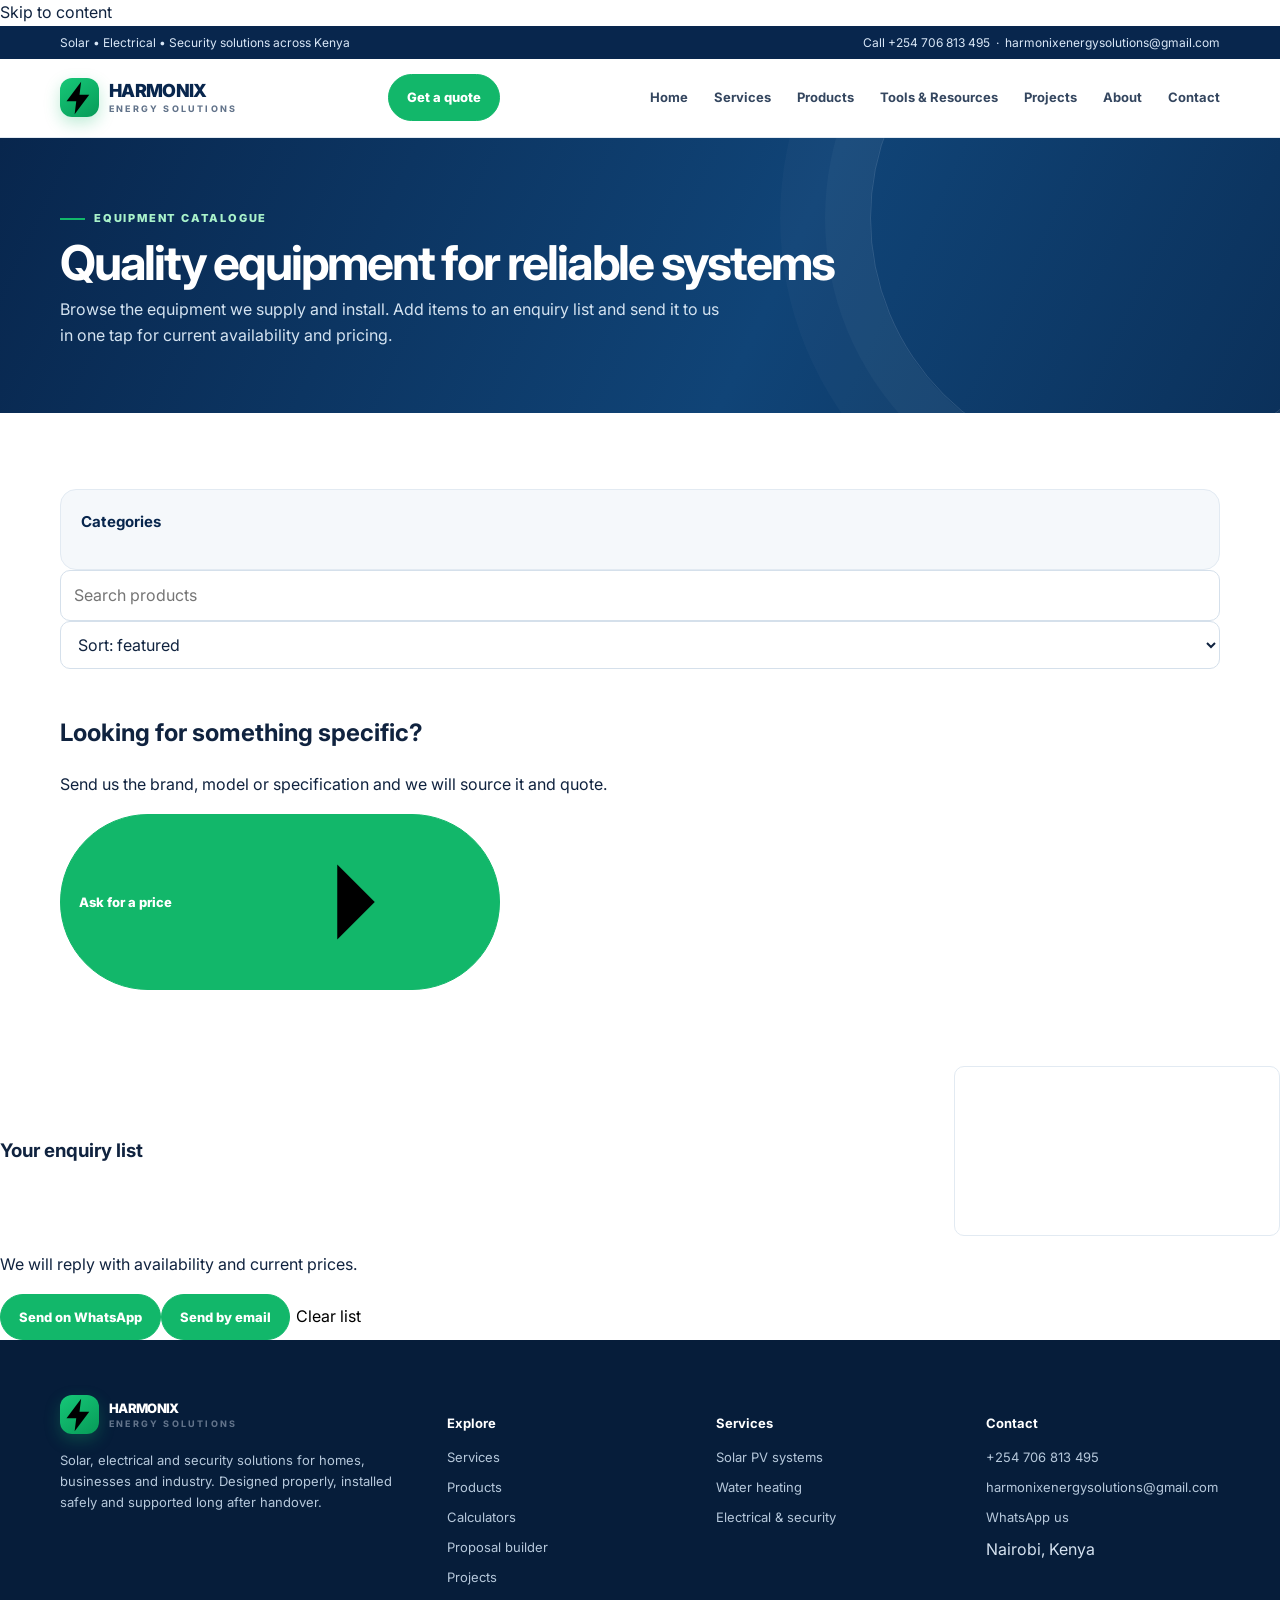
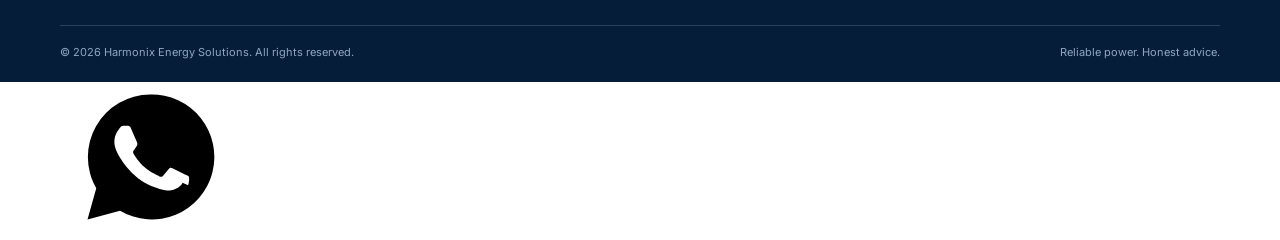
==== commit 1bdb1946: "Add files via upload" ====
--- a/products.html
+++ b/products.html
@@ -1,237 +1,30 @@
 <!doctype html>
-<html lang="en">
-<head>
-  <meta charset="utf-8">
-  <meta name="viewport" content="width=device-width, initial-scale=1">
-  <title>Products Catalogue | Harmonix Energy</title>
-  <meta name="description" content="Browse solar panels, inverters, batteries, charge controllers and electrical accessories supplied by Harmonix Energy.">
-  <link rel="stylesheet" href="assets/css/style.css">
-  <style>
-    .catalog-product{cursor:pointer}
-    .catalog-product .product-image{cursor:pointer}
-    .product-actions{display:flex;gap:9px;align-items:center;margin-top:14px}
-    .product-actions .btn{flex:1;padding:10px 12px}
-    .details-btn{border:1px solid #d5e0eb;background:#fff;color:var(--navy);border-radius:999px;padding:10px 13px;font-size:12px;font-weight:800;cursor:pointer}
-    .details-btn:hover{border-color:var(--green);color:var(--green2);background:#f1faf5}
-    .product-modal{position:fixed;inset:0;z-index:1000;background:rgba(4,19,38,.68);display:none;align-items:center;justify-content:center;padding:20px}
-    .product-modal.open{display:flex}
-    .product-modal-panel{position:relative;width:min(760px,100%);max-height:90vh;overflow:auto;background:#fff;border-radius:20px;box-shadow:0 24px 80px rgba(0,0,0,.28)}
-    .product-modal-close{position:absolute;right:14px;top:14px;z-index:2;width:38px;height:38px;border:0;border-radius:50%;background:#fff;color:var(--navy);font-size:24px;line-height:1;cursor:pointer;box-shadow:0 2px 12px rgba(0,0,0,.14)}
-    .product-modal-content{display:grid;grid-template-columns:.9fr 1.1fr}
-    .product-modal-image{min-height:360px;background:#f3f7fa}
-    .product-modal-image img{width:100%;height:100%;object-fit:cover}
-    .product-modal-copy{padding:36px 30px}
-    .product-modal-copy h2{color:var(--navy);font-size:27px;line-height:1.15;margin:12px 0}
-    .product-modal-copy p{font-size:14px;color:var(--muted)}
-    .product-specs{padding-left:19px;margin:18px 0 24px;color:#40536b;font-size:13px}
-    .product-specs li{margin:8px 0}
-    .product-modal-copy .btn{width:100%}
-    .details-hint{font-size:11px;color:var(--muted);margin-top:8px}
-    @media(max-width:620px){.product-modal{padding:10px}.product-modal-content{grid-template-columns:1fr}.product-modal-image{min-height:190px;height:190px}.product-modal-copy{padding:24px 20px}.product-modal-copy h2{font-size:23px}.product-actions{flex-direction:column;align-items:stretch}.product-actions>*{width:100%}}
-
-    /* Responsive and browser-zoom safeguards */
-    *,*::before,*::after{box-sizing:border-box}
-    html{width:100%;max-width:100%;overflow-x:hidden;-webkit-text-size-adjust:100%;text-size-adjust:100%}
-    body{width:100%;max-width:100%;min-width:0;overflow-x:hidden}
-    img,svg,video,iframe{max-width:100%;height:auto}
-    .container,.nav,.catalog-layout,.catalog-toolbar,.grid,.product-grid-catalog,
-    .product-card,.card-body,.page-hero,.section,.footer-grid,.footer-bottom{min-width:0;max-width:100%}
-    .catalog-layout{display:grid;grid-template-columns:minmax(190px,240px) minmax(0,1fr);gap:clamp(16px,3vw,30px)}
-    .product-grid-catalog{display:grid;grid-template-columns:repeat(auto-fit,minmax(min(100%,230px),1fr));gap:clamp(14px,2vw,22px)}
-    .product-card{min-width:0;overflow:hidden}
-    .product-card h3,.product-card p,.page-hero h1,.page-hero p,.product-modal-copy h2,
-    .product-modal-copy p,.notice,.footer a,.footer p{overflow-wrap:anywhere;word-break:normal}
-    .product-image{width:100%;aspect-ratio:16/10;overflow:hidden}
-    .product-image img{display:block;width:100%;height:100%;object-fit:cover}
-    .catalog-toolbar{display:flex;flex-wrap:wrap;gap:12px}
-    .catalog-toolbar>*{flex:1 1 190px;min-width:0}
-    .product-actions{flex-wrap:wrap}
-    .product-actions>*{min-width:0}
-    .product-modal{overflow-y:auto;overscroll-behavior:contain}
-    .product-modal-panel{width:min(760px,100%);max-height:min(90dvh,900px);max-height:min(90vh,900px);overflow:auto}
-    .product-modal-content{min-width:0}
-    .product-modal-copy{min-width:0}
-    .product-modal-copy .btn{white-space:normal;text-align:center}
-    .product-specs{padding-inline-start:20px}
-    button,a,input,select{max-width:100%}
-    input,select,button{font:inherit}
-    @media(max-width:900px){
-      .catalog-layout{grid-template-columns:minmax(0,1fr)}
-      .filters{width:100%}
-      .filter-list{display:flex;flex-wrap:wrap;gap:8px}
-      .filter-btn{max-width:100%}
-    }
-    @media(max-width:620px){
-      .container{width:min(100% - 28px,100%)}
-      .catalog-layout{gap:20px}
-      .product-grid-catalog{grid-template-columns:repeat(auto-fit,minmax(min(100%,220px),1fr))}
-      .product-modal{padding:8px;align-items:flex-start}
-      .product-modal-panel{margin:auto 0;max-height:calc(100vh - 16px);max-height:calc(100dvh - 16px)}
-      .product-modal-content{grid-template-columns:minmax(0,1fr)}
-      .product-modal-image{height:clamp(150px,38vw,230px);min-height:0}
-      .product-modal-copy{padding:clamp(18px,5vw,26px)}
-      .product-actions{flex-direction:column;align-items:stretch}
-      .product-actions>*{width:100%}
-    }
-    @media(max-width:380px){
-      .container{width:calc(100% - 22px)}
-      .product-grid-catalog{grid-template-columns:minmax(0,1fr)}
-      .product-modal-copy h2{font-size:clamp(20px,7vw,24px)}
-      .product-modal-copy .btn{font-size:13px;padding:11px 12px}
-    }
-    @media(prefers-reduced-motion:reduce){
-      *,*::before,*::after{scroll-behavior:auto!important;transition:none!important;animation:none!important}
-    }
-  </style>
-</head>
-<body>
-<div class="topbar"><div class="container"><span>Solar • Electrical • Security Solutions</span><span>Kenya-wide enquiries&nbsp; | &nbsp; +254 706 813 495</span></div></div>
+<html lang="en"><head><meta charset="utf-8"><meta name="viewport" content="width=device-width,initial-scale=1,viewport-fit=cover">
+<title>Products | Harmonix Energy</title><meta name="description" content="Solar panels, inverters, batteries, charge controllers, mounting structures and electrical accessories. Build an enquiry list and request prices."><meta name="theme-color" content="#0F2A52">
+<meta property="og:title" content="Products | Harmonix Energy"><meta property="og:description" content="Solar panels, inverters, batteries, charge controllers, mounting structures and electrical accessories. Build an enquiry list and request prices."><meta property="og:type" content="website">
+<link rel="icon" href="assets/img/favicon.svg" type="image/svg+xml">
+<link rel="preconnect" href="https://fonts.googleapis.com"><link rel="preconnect" href="https://fonts.gstatic.com" crossorigin>
+<link rel="stylesheet" href="https://fonts.googleapis.com/css2?family=Inter:wght@400;500;600;700&family=Manrope:wght@700;800&display=swap">
+<link rel="stylesheet" href="assets/css/style.css"></head><body>
+<svg width="0" height="0" style="position:absolute" aria-hidden="true"><defs><symbol id="i-bolt" viewBox="0 0 24 24"><path d="M13 2 4 14h6l-1 8 9-12h-6z"/></symbol><symbol id="i-check" viewBox="0 0 24 24"><path d="M5 12.5l4.5 4.5L19 7"/></symbol><symbol id="i-panel" viewBox="0 0 24 24"><path d="M3 8l2-4h14l2 4v10H3z"/><path d="M3 13h18M9 4 8 18M15 4l1 14"/></symbol><symbol id="i-water" viewBox="0 0 24 24"><path d="M12 3c3 4 6 7 6 11a6 6 0 0 1-12 0c0-4 3-7 6-11z"/></symbol><symbol id="i-wrench" viewBox="0 0 24 24"><path d="M14.5 6.5a4 4 0 0 0 4.9 4.9l-9.7 9.7a2.1 2.1 0 0 1-3-3z"/><path d="M14 4l6 6"/></symbol><symbol id="i-camera" viewBox="0 0 24 24"><rect x="3" y="7" width="13" height="10" rx="2"/><path d="M16 11l5-3v8l-5-3"/></symbol><symbol id="i-fence" viewBox="0 0 24 24"><path d="M4 20V8l2-3 2 3v12M10 20V8l2-3 2 3v12M16 20V8l2-3 2 3v12M3 12h18M3 16h18"/></symbol><symbol id="i-light" viewBox="0 0 24 24"><path d="M9 18h6M10 21h4"/><path d="M12 3a6 6 0 0 0-4 10.5c.7.7 1 1.5 1 2.5h6c0-1 .3-1.8 1-2.5A6 6 0 0 0 12 3z"/></symbol><symbol id="i-arrow" viewBox="0 0 24 24"><path d="M5 12h14M13 6l6 6-6 6"/></symbol><symbol id="i-menu" viewBox="0 0 24 24"><path d="M4 7h16M4 12h16M4 17h16"/></symbol><symbol id="i-calc" viewBox="0 0 24 24"><rect x="5" y="3" width="14" height="18" rx="2"/><path d="M8 7h8M9 12h.01M12 12h.01M15 12h.01M9 16h.01M12 16h.01M15 16h.01"/></symbol><symbol id="i-sheet" viewBox="0 0 24 24"><rect x="4" y="3" width="16" height="18" rx="2"/><path d="M4 9h16M4 15h16M10 3v18"/></symbol><symbol id="i-doc" viewBox="0 0 24 24"><path d="M7 3h7l5 5v13H7z"/><path d="M14 3v5h5M10 13h6M10 17h6"/></symbol><symbol id="i-cart" viewBox="0 0 24 24"><circle cx="9" cy="20" r="1.5"/><circle cx="18" cy="20" r="1.5"/><path d="M3 4h3l2.5 11h10L21 7H7"/></symbol><symbol id="i-home" viewBox="0 0 24 24"><path d="M4 11 12 4l8 7v9H4z"/><path d="M10 20v-6h4v6"/></symbol><symbol id="i-shield" viewBox="0 0 24 24"><path d="M12 3l7 3v5c0 5-3 8-7 10-4-2-7-5-7-10V6z"/><path d="M9 12l2 2 4-4"/></symbol><symbol id="i-cable" viewBox="0 0 24 24"><path d="M4 18c6 0 4-12 10-12h6"/><path d="M18 3v6M21 3v6"/></symbol><symbol id="i-close" viewBox="0 0 24 24"><path d="M6 6l12 12M18 6 6 18"/></symbol><symbol id="i-wa" viewBox="0 0 24 24"><path d="M12 2a10 10 0 0 0-8.6 15L2 22l5.2-1.4A10 10 0 1 0 12 2zm5.2 14.1c-.2.6-1.3 1.2-1.8 1.2-.5.1-1 .2-3.3-.7-2.8-1.2-4.6-4-4.7-4.2-.1-.2-1.1-1.5-1.1-2.8s.7-2 .9-2.3c.2-.3.5-.3.7-.3h.5c.2 0 .4 0 .6.5l.9 2.1c.1.2.1.4 0 .6l-.4.6c-.2.2-.3.4-.1.7.2.3.8 1.3 1.7 2.1 1.2 1 2.1 1.3 2.4 1.5.3.1.5.1.6-.1l.9-1.1c.2-.3.4-.2.6-.1l2 1c.3.1.5.2.6.3.1.2.1.8-.1 1.4z"/></symbol></defs></svg><a class="skip" href="#main">Skip to content</a>
+<div class="topbar"><div class="container"><span>Solar &bull; Electrical &bull; Security solutions across Kenya</span><span><a href="tel:+254706813495">Call +254 706 813 495</a> &nbsp;&middot;&nbsp; <a href="mailto:harmonixenergysolutions@gmail.com">harmonixenergysolutions@gmail.com</a></span></div></div>
 <header class="site-header"><div class="container nav">
-  <a class="brand" href="index.html"><span class="brand-mark">ϟ</span><span>HARMONIX<small>ENERGY SOLUTIONS</small></span></a>
-  <button class="menu-toggle" aria-label="Open navigation" aria-expanded="false">☰</button>
-  <nav class="nav-links"><a href="index.html">Home</a><a href="services.html">Services</a><a class="active" href="products.html">Products</a><a href="tools.html">Tools & Resources</a><a href="index.html#projects">Projects</a><a href="index.html#about">About</a><a href="index.html#contact">Contact</a></nav>
-  <div class="nav-actions"><a class="btn" href="index.html#contact">Get a Quote <span>→</span></a></div>
-</div></header>
-<main>
-  <section class="page-hero"><div class="container"><span class="eyebrow">Equipment catalogue</span><h1>Quality products for reliable systems</h1><p>Browse solar and electrical equipment for residential, commercial and industrial applications. Select any product to view more information, then contact us for current availability, specifications and pricing.</p></div></section>
-  <section class="section"><div class="container"><div class="catalog-layout">
-    <aside class="filters"><h3>Product categories</h3><div class="filter-list">
-      <button class="filter-btn active" data-category="all">All products</button><button class="filter-btn" data-category="panels">Solar panels</button><button class="filter-btn" data-category="inverters">Inverters</button><button class="filter-btn" data-category="batteries">Batteries</button><button class="filter-btn" data-category="controllers">Charge controllers</button><button class="filter-btn" data-category="mounting">Mounting structures</button><button class="filter-btn" data-category="electrical">Electrical accessories</button>
-    </div></aside>
-    <div><div class="catalog-toolbar"><input class="field" id="product-search" placeholder="Search products..." aria-label="Search products"><select class="field" id="product-sort" aria-label="Sort products"><option>Sort: Featured</option></select></div>
-      <div class="grid product-grid-catalog">
-        <article class="card product-card catalog-product" data-category="panels">
-          <div class="product-image" data-open-product="panels"><img src="https://images.unsplash.com/photo-1509391366360-2e959784e9e8?auto=format&fit=crop&w=700&q=80" alt="Solar PV modules"></div>
-          <div class="card-body"><span class="product-tag">Solar panels</span><h3>Solar PV Modules</h3><p>High-efficiency modules in a range of wattages and technologies.</p><div class="price-note">Request current price</div>
-            <div class="product-actions"><button class="details-btn" type="button" data-open-product="panels">View details</button><a class="btn" href="#" data-wa="Hello, I would like pricing and specifications for solar PV modules.">Enquire →</a></div>
-          </div>
-        </article>
-        <article class="card product-card catalog-product" data-category="inverters">
-          <div class="product-image" data-open-product="inverters"><img src="https://images.unsplash.com/photo-1592833159155-c62df1b65634?auto=format&fit=crop&w=700&q=80" alt="Solar hybrid inverter"></div>
-          <div class="card-body"><span class="product-tag">Inverters</span><h3>Hybrid Inverters</h3><p>Single-phase and three-phase inverter options for solar and backup.</p><div class="price-note">Request current price</div>
-            <div class="product-actions"><button class="details-btn" type="button" data-open-product="inverters">View details</button><a class="btn" href="#" data-wa="Hello, I would like pricing and specifications for hybrid inverters.">Enquire →</a></div>
-          </div>
-        </article>
-        <article class="card product-card catalog-product" data-category="batteries">
-          <div class="product-image" data-open-product="batteries"><img src="https://images.unsplash.com/photo-1620714223084-8fcacca6e9f3?auto=format&fit=crop&w=700&q=80" alt="Battery storage unit"></div>
-          <div class="card-body"><span class="product-tag">Energy storage</span><h3>Lithium Batteries</h3><p>LiFePO4 battery options for residential and commercial storage.</p><div class="price-note">Request current price</div>
-            <div class="product-actions"><button class="details-btn" type="button" data-open-product="batteries">View details</button><a class="btn" href="#" data-wa="Hello, I would like pricing and specifications for lithium batteries.">Enquire →</a></div>
-          </div>
-        </article>
-        <article class="card product-card catalog-product" data-category="controllers">
-          <div class="product-image" data-open-product="controllers"><img src="https://images.unsplash.com/photo-1558008258-3256797b43f3?auto=format&fit=crop&w=700&q=80" alt="Solar charge controller equipment"></div>
-          <div class="card-body"><span class="product-tag">Controllers</span><h3>MPPT Charge Controllers</h3><p>Solar charge controllers for compatible off-grid applications.</p><div class="price-note">Request current price</div>
-            <div class="product-actions"><button class="details-btn" type="button" data-open-product="controllers">View details</button><a class="btn" href="#" data-wa="Hello, I would like pricing and specifications for MPPT charge controllers.">Enquire →</a></div>
-          </div>
-        </article>
-        <article class="card product-card catalog-product" data-category="mounting">
-          <div class="product-image" data-open-product="mounting"><img src="https://images.unsplash.com/photo-1497440001374-f26997328c1b?auto=format&fit=crop&w=700&q=80" alt="Solar panel mounting structure"></div>
-          <div class="card-body"><span class="product-tag">Mounting</span><h3>Mounting Structures</h3><p>Rails, brackets and mounting components for different roof types.</p><div class="price-note">Request current price</div>
-            <div class="product-actions"><button class="details-btn" type="button" data-open-product="mounting">View details</button><a class="btn" href="#" data-wa="Hello, I would like pricing for solar mounting structures and accessories.">Enquire →</a></div>
-          </div>
-        </article>
-        <article class="card product-card catalog-product" data-category="electrical">
-          <div class="product-image" data-open-product="electrical"><img src="https://images.unsplash.com/photo-1621905251189-08b45d6a269e?auto=format&fit=crop&w=700&q=80" alt="Electrical protection accessories"></div>
-          <div class="card-body"><span class="product-tag">Electrical</span><h3>Protection & Electrical Accessories</h3><p>Breakers, isolators, surge protection, cables and connectors.</p><div class="price-note">Request current price</div>
-            <div class="product-actions"><button class="details-btn" type="button" data-open-product="electrical">View details</button><a class="btn" href="#" data-wa="Hello, I would like pricing for electrical protection devices and accessories.">Enquire →</a></div>
-          </div>
-        </article>
-      </div>
-      <p class="notice">Product images are illustrative. Product models, brands, specifications, stock status and prices should be updated from your actual supplier and inventory records before publishing.</p>
-    </div>
-  </div></div></section>
-  <section class="section section-soft"><div class="container"><div class="cta-band"><div><h2>Looking for a specific product?</h2><p>Send the model or specification and request a current quotation.</p></div><a class="btn" href="#" data-wa="Hello Harmonix Energy, I am looking for a solar or electrical product. Please assist with availability and pricing.">Ask for pricing →</a></div></div></section>
-</main>
-<div class="product-modal" id="product-modal" role="dialog" aria-modal="true" aria-labelledby="modal-title" aria-hidden="true">
-  <div class="product-modal-panel">
-    <button class="product-modal-close" type="button" aria-label="Close product details">&times;</button>
-    <div class="product-modal-content">
-      <div class="product-modal-image"><img id="modal-image" src="" alt=""></div>
-      <div class="product-modal-copy"><span class="product-tag" id="modal-category"></span><h2 id="modal-title"></h2><p id="modal-description"></p><h3>What to consider</h3><ul class="product-specs" id="modal-specs"></ul><a class="btn" id="modal-enquire" href="#" target="_blank" rel="noopener">Request a Quote on WhatsApp →</a><p class="details-hint">Share your required capacity, application or preferred model so we can recommend a suitable option.</p></div>
-    </div>
-  </div>
-</div>
+<a class="brand" href="index.html" aria-label="Harmonix Energy home"><span class="brand-mark"><svg class="i " aria-hidden="true"><use href="#i-bolt"/></svg></span><span>HARMONIX<small>ENERGY SOLUTIONS</small></span></a>
+<div class="nav-cta"><a class="btn btn-sm" href="index.html#contact">Get a quote</a></div>
+<button class="menu-toggle" aria-label="Menu" aria-expanded="false" aria-controls="nav"><svg class="i " aria-hidden="true"><use href="#i-menu"/></svg></button>
+<nav class="nav-links" id="nav" aria-label="Main"><a href="index.html">Home</a><a href="services.html">Services</a><a href="products.html" aria-current="page">Products</a><a href="tools.html">Tools &amp; Resources</a><a href="index.html#projects">Projects</a><a href="index.html#about">About</a><a href="index.html#contact">Contact</a></nav></div></header>
+<main id="main"><section class="page-hero on-dark"><div class="container"><span class="eyebrow">Equipment catalogue</span><h1>Quality equipment for reliable systems</h1><p>Browse the equipment we supply and install. Add items to an enquiry list and send it to us in one tap for current availability and pricing.</p></div></section>
+<section class="section"><div class="container catalog"><aside class="filters" aria-label="Product categories"><h3>Categories</h3><div class="filter-list" id="pr-filters"></div></aside>
+<div><div class="toolbar"><input class="field" id="pr-search" type="search" placeholder="Search products" aria-label="Search products"><select class="field" id="pr-sort" aria-label="Sort products"><option value="feat">Sort: featured</option><option value="az">Name A to Z</option><option value="price">Price: low to high</option></select></div><p class="hint" id="pr-count" aria-live="polite" style="margin-bottom:.8rem"></p>
+<div class="grid" id="pr-grid" style="--min:15rem"></div>
+<div class="cta" style="margin-top:2rem"><div><h2>Looking for something specific?</h2><p>Send us the brand, model or specification and we will source it and quote.</p></div><a class="btn" href="#" data-wa="Hello Harmonix Energy, I am looking for a specific product.">Ask for a price <svg class="i " aria-hidden="true"><use href="#i-arrow"/></svg></a></div></div></div></section>
+<button class="btn basket-btn hidden" id="basket-btn" type="button"><svg class="i " aria-hidden="true"><use href="#i-cart"/></svg> Enquiry list (<span id="basket-n">0</span>)</button>
+<div class="drawer" id="drawer" role="dialog" aria-modal="true" aria-label="Enquiry list"><div class="drawer-bg"></div><div class="drawer-panel"><div style="display:flex;justify-content:space-between;align-items:center"><h3 style="margin:0">Your enquiry list</h3><button class="menu-toggle" style="display:grid" type="button" id="drawer-close" aria-label="Close"><svg class="i " aria-hidden="true"><use href="#i-close"/></svg></button></div><ul id="drawer-list"></ul><p class="hint">We will reply with availability and current prices.</p><button class="btn" type="button" id="drawer-wa">Send on WhatsApp</button><button class="btn btn-ghost" type="button" id="drawer-mail">Send by email</button><button class="link" type="button" id="drawer-clear" style="align-self:flex-start;background:none;border:0;cursor:pointer">Clear list</button></div></div></main>
 <footer class="footer"><div class="container"><div class="footer-grid">
-  <div><a class="brand" href="index.html"><span class="brand-mark">ϟ</span><span>HARMONIX<small>ENERGY SOLUTIONS</small></span></a><p style="margin-top:18px;max-width:300px">Professional solar, electrical and security solutions for homes, businesses and industry.</p></div>
-  <div><h4>Explore</h4><div class="footer-links"><a href="services.html">Services</a><a href="products.html">Products catalogue</a><a href="tools.html">Tools & Resources</a><a href="index.html#projects">Projects</a></div></div>
-  <div><h4>Services</h4><div class="footer-links"><a href="services.html#pv">PV installations</a><a href="services.html#water">Solar water heating & heat pumps</a><a href="services.html#other">Electrical & security</a></div></div>
-  <div><h4>Contact</h4><div class="footer-links"><a href="tel:+254706813495">+254 706 813 495</a><a href="mailto:harmonixenergysolutions@gmail.com">harmonixenergysolutions@gmail.com</a><a href="#" data-wa="Hello Harmonix Energy, I would like to discuss a project.">WhatsApp enquiry</a></div></div>
-</div><div class="footer-bottom"><span>© <span data-year></span> Harmonix Energy Solutions. All rights reserved.</span><span>Powering reliable energy and electrical solutions.</span></div></div></footer>
-<script src="assets/js/main.js"></script>
-<script>
-(() => {
-  const products = {
-    panels: {
-      category: "Solar panels", title: "Solar PV Modules",
-      description: "Solar PV modules convert sunlight into DC electricity for use in grid-tied, hybrid and off-grid solar power systems. The right module depends on the system design, available roof or ground space and inverter compatibility.",
-      specs: ["Available technologies and wattages depend on current stock", "Compare rated power (Wp), module efficiency and physical dimensions", "Check Voc, Vmp, Isc and Imp against the inverter or charge controller limits", "Confirm product warranty, certifications and mounting compatibility"],
-      image: "https://images.unsplash.com/photo-1509391366360-2e959784e9e8?auto=format&fit=crop&w=900&q=85"
-    },
-    inverters: {
-      category: "Inverters", title: "Hybrid Inverters",
-      description: "Hybrid inverters manage power from solar PV, batteries and the utility grid or generator. They can support self-consumption, backup supply and battery charging, subject to the selected model and system configuration.",
-      specs: ["Single-phase and three-phase options may be available", "Select rated output power and surge capability for the connected loads", "Confirm battery voltage, chemistry and communication compatibility", "Check MPPT input range, maximum PV voltage and permitted PV capacity"],
-      image: "https://images.unsplash.com/photo-1592833159155-c62df1b65634?auto=format&fit=crop&w=900&q=85"
-    },
-    batteries: {
-      category: "Energy storage", title: "Lithium Batteries",
-      description: "Lithium iron phosphate (LiFePO4) batteries store energy generated by a solar PV system or supplied by the grid. They can provide backup power and shift energy use to periods when solar generation is low.",
-      specs: ["Compare nominal energy capacity (kWh) and usable capacity", "Confirm nominal voltage and maximum charge/discharge current", "Check inverter compatibility and supported BMS communication", "Review cycle-life conditions, warranty and installation requirements"],
-      image: "https://images.unsplash.com/photo-1620714223084-8fcacca6e9f3?auto=format&fit=crop&w=900&q=85"
-    },
-    controllers: {
-      category: "Controllers", title: "MPPT Charge Controllers",
-      description: "MPPT charge controllers regulate energy from PV modules to charge batteries efficiently in compatible off-grid systems. Correct selection requires matching the PV string voltage and current to the controller and battery specifications.",
-      specs: ["Confirm maximum PV open-circuit voltage, including cold-weather allowance", "Check maximum PV input power and charging current", "Match the controller to the battery bank voltage and chemistry", "Verify PV string configuration and protection requirements"],
-      image: "https://images.unsplash.com/photo-1558008258-3256797b43f3?auto=format&fit=crop&w=900&q=85"
-    },
-    mounting: {
-      category: "Mounting", title: "Mounting Structures",
-      description: "Mounting structures secure PV modules to roofs or ground-mounted frames. The appropriate solution depends on the roof material, roof condition, wind exposure, module layout and site-specific structural requirements.",
-      specs: ["Options may include rails, clamps, brackets and ground-mount components", "Confirm compatibility with module frame dimensions and roof type", "Assess corrosion resistance and suitability for the installation environment", "Verify structural capacity, anchoring and waterproofing details"],
-      image: "https://images.unsplash.com/photo-1497440001374-f26997328c1b?auto=format&fit=crop&w=900&q=85"
-    },
-    electrical: {
-      category: "Electrical", title: "Protection & Electrical Accessories",
-      description: "Electrical balance-of-system components help provide safe isolation, overcurrent protection, surge protection and reliable connections in solar and general electrical installations.",
-      specs: ["DC and AC breakers, fuses and isolators selected for the circuit ratings", "Surge protection devices appropriate to the system and installation", "Solar PV cables, lugs, glands, connectors and distribution accessories", "Confirm voltage, current, breaking capacity, IP rating and applicable standards"],
-      image: "https://images.unsplash.com/photo-1621905251189-08b45d6a269e?auto=format&fit=crop&w=900&q=85"
-    }
-  };
-  const modal = document.getElementById("product-modal");
-  const closeBtn = modal.querySelector(".product-modal-close");
-  const modalImage = document.getElementById("modal-image");
-  const enquire = document.getElementById("modal-enquire");
-  let lastFocus = null;
-  function openProduct(key) {
-    const p = products[key]; if (!p) return;
-    lastFocus = document.activeElement;
-    document.getElementById("modal-category").textContent = p.category;
-    document.getElementById("modal-title").textContent = p.title;
-    document.getElementById("modal-description").textContent = p.description;
-    modalImage.src = p.image; modalImage.alt = p.title;
-    const list = document.getElementById("modal-specs"); list.replaceChildren();
-    p.specs.forEach(item => { const li = document.createElement("li"); li.textContent = item; list.appendChild(li); });
-    const message = `Hello Harmonix Energy, I am interested in ${p.title}. Please share available brands/models, detailed specifications, availability and pricing.`;
-    enquire.href = `https://wa.me/254706813495?text=${encodeURIComponent(message)}`;
-    modal.classList.add("open"); modal.setAttribute("aria-hidden", "false");
-    document.body.style.overflow = "hidden"; closeBtn.focus();
-  }
-  function closeProduct() {
-    modal.classList.remove("open"); modal.setAttribute("aria-hidden", "true");
-    document.body.style.overflow = ""; if (lastFocus) lastFocus.focus();
-  }
-  document.querySelectorAll("[data-open-product]").forEach(el => {
-    el.addEventListener("click", () => openProduct(el.dataset.openProduct));
-    if (el.classList.contains("product-image")) {
-      el.setAttribute("role", "button"); el.setAttribute("tabindex", "0");
-      el.addEventListener("keydown", e => { if (e.key === "Enter" || e.key === " ") { e.preventDefault(); openProduct(el.dataset.openProduct); } });
-    }
-  });
-  closeBtn.addEventListener("click", closeProduct);
-  modal.addEventListener("click", e => { if (e.target === modal) closeProduct(); });
-  document.addEventListener("keydown", e => { if (e.key === "Escape" && modal.classList.contains("open")) closeProduct(); });
-})();
-</script>
-</body>
-</html>
+<div><a class="brand" href="index.html"><span class="brand-mark"><svg class="i " aria-hidden="true"><use href="#i-bolt"/></svg></span><span>HARMONIX<small>ENERGY SOLUTIONS</small></span></a><p style="margin-top:1rem">Solar, electrical and security solutions for homes, businesses and industry. Designed properly, installed safely and supported long after handover.</p></div>
+<div><h4>Explore</h4><div class="footer-links"><a href="services.html">Services</a><a href="products.html">Products</a><a href="tools.html">Calculators</a><a href="proposal.html">Proposal builder</a><a href="index.html#projects">Projects</a></div></div>
+<div><h4>Services</h4><div class="footer-links"><a href="services.html#pv">Solar PV systems</a><a href="services.html#water">Water heating</a><a href="services.html#other">Electrical &amp; security</a></div></div>
+<div><h4>Contact</h4><div class="footer-links"><a href="tel:+254706813495">+254 706 813 495</a><a href="mailto:harmonixenergysolutions@gmail.com">harmonixenergysolutions@gmail.com</a><a href="#" data-wa="Hello Harmonix Energy, I would like to discuss a project.">WhatsApp us</a><span>Nairobi, Kenya</span></div></div>
+</div><div class="footer-bottom"><span>&copy; <span data-year></span> Harmonix Energy Solutions. All rights reserved.</span><span>Reliable power. Honest advice.</span></div></div></footer>
+<a class="fab" href="#" data-wa="Hello Harmonix Energy, I would like some help with a project." aria-label="Chat on WhatsApp"><svg class="i"><use href="#i-wa"/></svg></a>
+<script src="assets/js/config.js"></script><script src="assets/js/main.js"></script><script src="assets/js/products.js"></script></body></html>
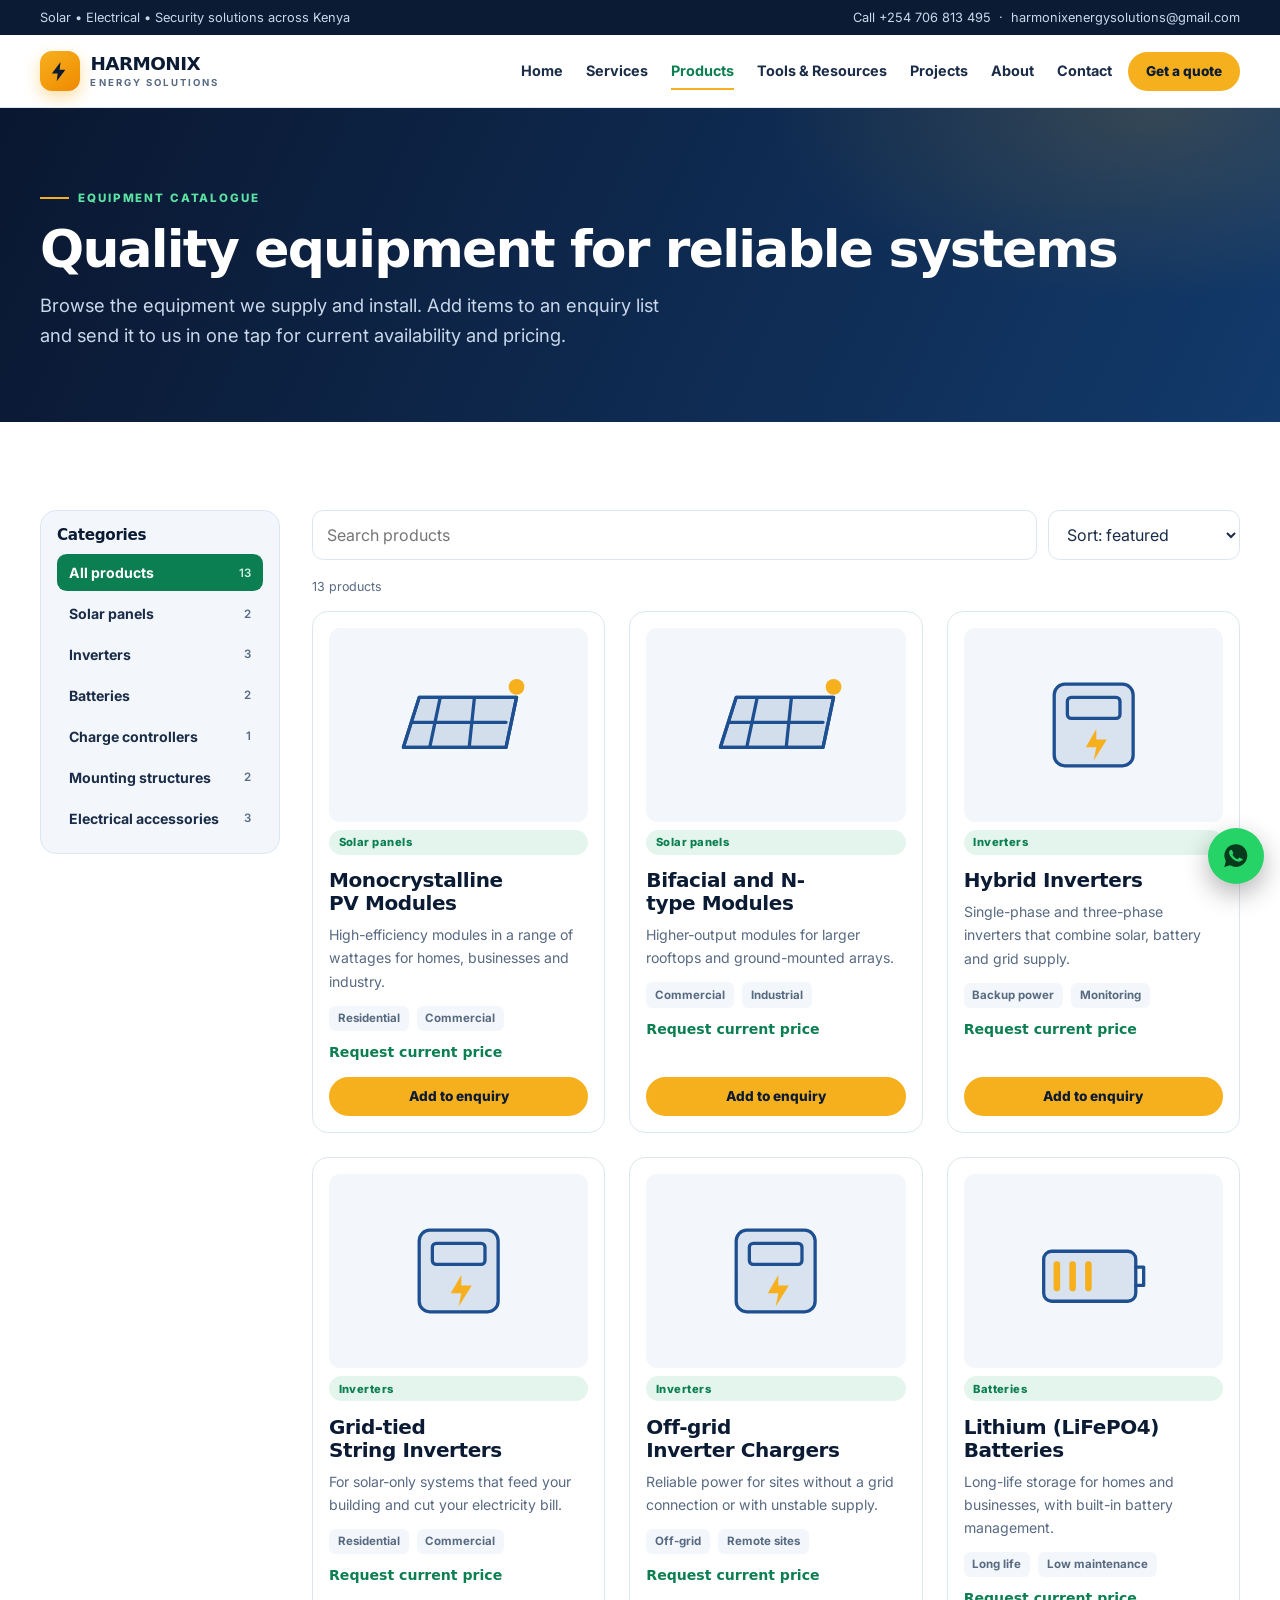
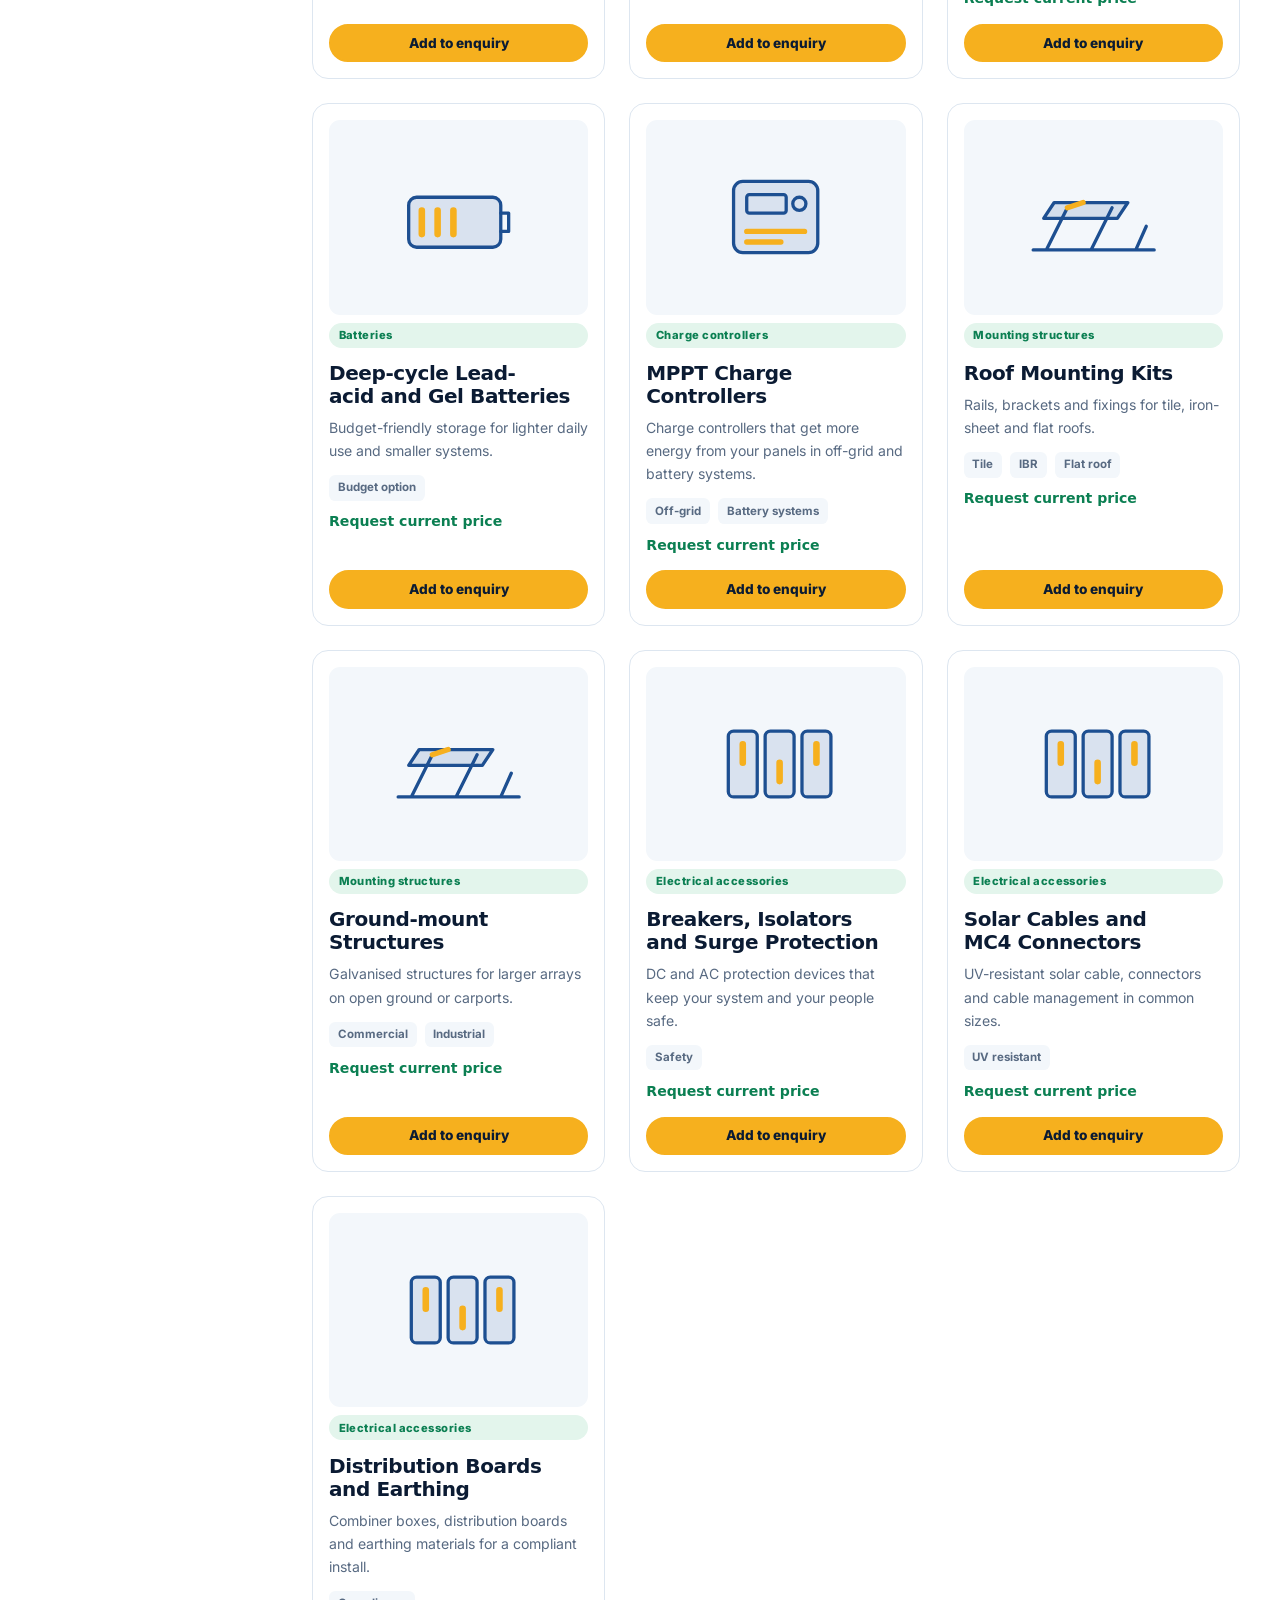
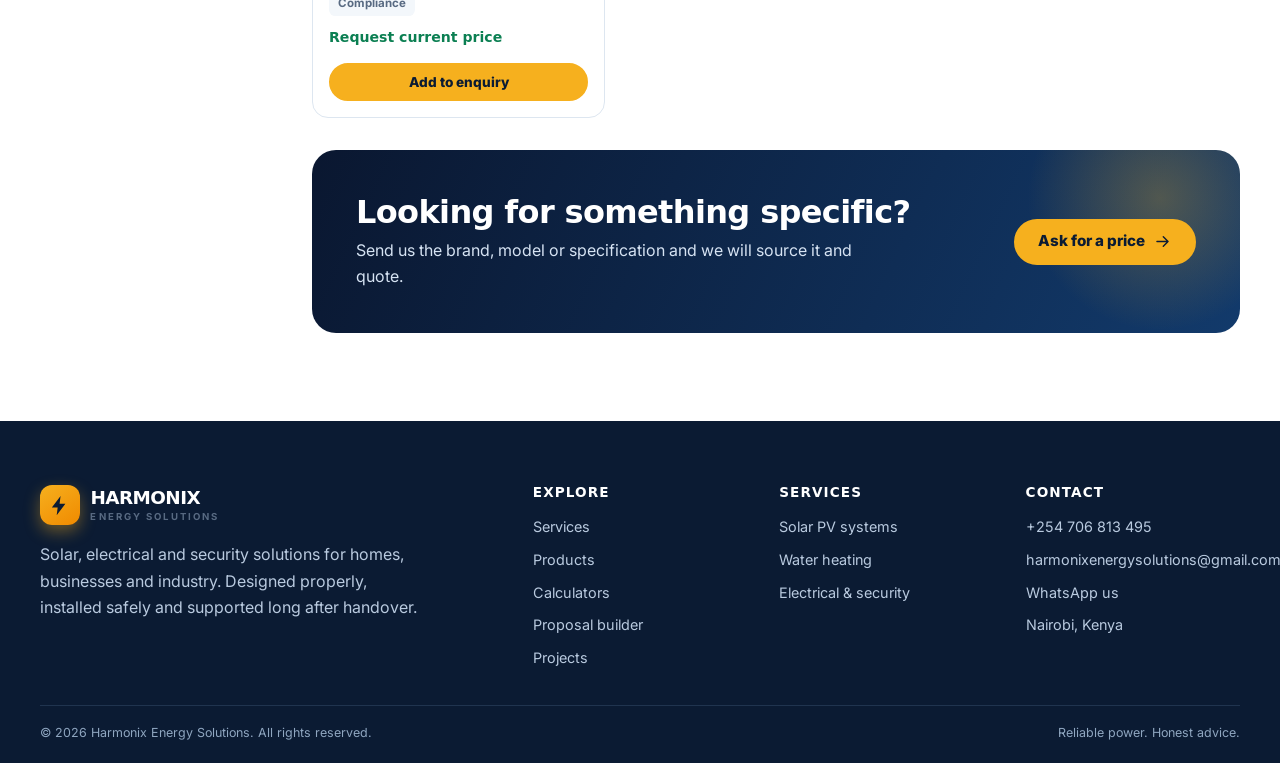
==== commit b49601c0: "Add files via upload" ====
--- a/products.html
+++ b/products.html
@@ -18,7 +18,7 @@
 <div><div class="toolbar"><input class="field" id="pr-search" type="search" placeholder="Search products" aria-label="Search products"><select class="field" id="pr-sort" aria-label="Sort products"><option value="feat">Sort: featured</option><option value="az">Name A to Z</option><option value="price">Price: low to high</option></select></div><p class="hint" id="pr-count" aria-live="polite" style="margin-bottom:.8rem"></p>
 <div class="grid" id="pr-grid" style="--min:15rem"></div>
 <div class="cta" style="margin-top:2rem"><div><h2>Looking for something specific?</h2><p>Send us the brand, model or specification and we will source it and quote.</p></div><a class="btn" href="#" data-wa="Hello Harmonix Energy, I am looking for a specific product.">Ask for a price <svg class="i " aria-hidden="true"><use href="#i-arrow"/></svg></a></div></div></div></section>
-<button class="btn basket-btn hidden" id="basket-btn" type="button"><svg class="i " aria-hidden="true"><use href="#i-cart"/></svg> Enquiry list (<span id="basket-n">0</span>)</button>
+<button class="btn basket-btn hidden" id="basket-btn" type="button"><svg class="i " aria-hidden="true"><use href="#i-cart"/></svg> <span>Enquiry list (<span id="basket-n">0</span>)</span></button>
 <div class="drawer" id="drawer" role="dialog" aria-modal="true" aria-label="Enquiry list"><div class="drawer-bg"></div><div class="drawer-panel"><div style="display:flex;justify-content:space-between;align-items:center"><h3 style="margin:0">Your enquiry list</h3><button class="menu-toggle" style="display:grid" type="button" id="drawer-close" aria-label="Close"><svg class="i " aria-hidden="true"><use href="#i-close"/></svg></button></div><ul id="drawer-list"></ul><p class="hint">We will reply with availability and current prices.</p><button class="btn" type="button" id="drawer-wa">Send on WhatsApp</button><button class="btn btn-ghost" type="button" id="drawer-mail">Send by email</button><button class="link" type="button" id="drawer-clear" style="align-self:flex-start;background:none;border:0;cursor:pointer">Clear list</button></div></div></main>
 <footer class="footer"><div class="container"><div class="footer-grid">
 <div><a class="brand" href="index.html"><span class="brand-mark"><svg class="i " aria-hidden="true"><use href="#i-bolt"/></svg></span><span>HARMONIX<small>ENERGY SOLUTIONS</small></span></a><p style="margin-top:1rem">Solar, electrical and security solutions for homes, businesses and industry. Designed properly, installed safely and supported long after handover.</p></div>
--- a/assets/css/style.css
+++ b/assets/css/style.css
@@ -1,74 +1,141 @@
-
-:root{--navy:#08264d;--navy2:#0d3767;--green:#12b76a;--green2:#0d9f5b;--ink:#10233f;--muted:#62738a;--line:#e2eaf2;--soft:#f4f8fc;--white:#fff;--shadow:0 12px 32px rgba(8,38,77,.09);--radius:18px}
-*{box-sizing:border-box}html{scroll-behavior:smooth}body{margin:0;font-family:Inter,ui-sans-serif,system-ui,-apple-system,BlinkMacSystemFont,"Segoe UI",sans-serif;color:var(--ink);background:#fff;line-height:1.6}a{color:inherit;text-decoration:none}img{max-width:100%;display:block}button,input,select,textarea{font:inherit}.container{width:min(1160px,calc(100% - 40px));margin:auto}.topbar{background:var(--navy);color:#d9e7f7;font-size:12px;padding:7px 0}.topbar .container{display:flex;justify-content:space-between;gap:15px;flex-wrap:wrap}.site-header{position:sticky;top:0;z-index:50;background:rgba(255,255,255,.96);backdrop-filter:blur(12px);border-bottom:1px solid var(--line)}.nav{height:78px;display:flex;align-items:center;justify-content:space-between;gap:24px}.brand{display:flex;align-items:center;gap:10px;color:var(--navy);font-weight:850;letter-spacing:-.7px;line-height:1.02;font-size:18px}.brand-mark{width:39px;height:39px;border-radius:12px;background:linear-gradient(145deg,#16c878,#079b58);display:grid;place-items:center;color:#fff;font-size:23px;box-shadow:0 6px 16px #12b76a44}.brand small{display:block;font-size:9px;letter-spacing:2.2px;color:var(--muted);font-weight:750;margin-top:4px}.nav-links{display:flex;align-items:center;gap:26px;font-size:13px;font-weight:700;color:#34465f}.nav-links a:hover,.nav-links a.active{color:var(--green2)}.nav-actions{display:flex;gap:10px;align-items:center}.btn{display:inline-flex;align-items:center;justify-content:center;gap:9px;padding:12px 18px;border-radius:999px;background:var(--green);color:#fff;font-size:13px;font-weight:800;border:1px solid var(--green);transition:.2s;cursor:pointer}.btn:hover{background:var(--green2);transform:translateY(-1px)}.btn-outline{background:transparent;color:var(--navy);border-color:#c9d7e6}.btn-outline:hover{background:var(--soft);color:var(--navy)}.menu-toggle{display:none;border:1px solid var(--line);background:#fff;border-radius:10px;padding:9px 12px;color:var(--navy);font-size:20px}.hero{background:var(--navy);color:#fff;position:relative;overflow:hidden}.hero-grid{display:grid;grid-template-columns:1.03fr .97fr;min-height:510px;align-items:center}.hero-copy{padding:68px 0;position:relative;z-index:2}.eyebrow{display:inline-flex;align-items:center;gap:9px;color:#a9f2ca;font-size:11px;font-weight:850;letter-spacing:1.8px;text-transform:uppercase}.eyebrow:before{content:"";width:25px;height:2px;background:var(--green)}h1,h2,h3,p{margin-top:0}h1{font-size:clamp(38px,5vw,60px);line-height:1.04;letter-spacing:-2.2px;margin:18px 0}.hero h1 span{color:#54df99}.hero-copy p{max-width:560px;color:#d2e0ef;font-size:17px}.hero-buttons{display:flex;gap:12px;flex-wrap:wrap;margin-top:28px}.hero-media{height:100%;min-height:510px;position:relative}.hero-media img{width:100%;height:100%;object-fit:cover;position:absolute;inset:0;opacity:.92}.hero-media:after{content:"";position:absolute;inset:0;background:linear-gradient(90deg,var(--navy) 0%,rgba(8,38,77,.08) 42%,rgba(8,38,77,.08))}.hero-stamp{position:absolute;z-index:3;right:28px;top:28px;background:#fff;color:var(--navy);border-radius:14px;padding:13px 17px;box-shadow:var(--shadow);display:flex;align-items:center;gap:10px;font-weight:850}.hero-stamp b{display:block;color:var(--green2);font-size:12px}.checkmark{width:30px;height:30px;border-radius:50%;display:grid;place-items:center;background:#e7f9ef;color:var(--green2);font-weight:900}.trust-strip{background:#f0fbf5;border-bottom:1px solid #d9f3e4}.trust-strip .container{display:flex;justify-content:space-between;gap:20px;flex-wrap:wrap;padding:17px 0;color:var(--navy);font-size:12px;font-weight:750}.trust-strip span{display:flex;align-items:center;gap:8px}.trust-strip i{font-style:normal;color:var(--green2);font-size:17px}.section{padding:76px 0}.section-soft{background:var(--soft)}.section-head{display:flex;align-items:end;justify-content:space-between;gap:24px;margin-bottom:30px}.section-head h2{font-size:clamp(27px,3vw,38px);line-height:1.12;letter-spacing:-1.2px;color:var(--navy);margin:8px 0}.section-head p{color:var(--muted);max-width:560px;margin:0}.kicker{color:var(--green2);font-size:11px;font-weight:850;letter-spacing:1.7px;text-transform:uppercase}.grid{display:grid;gap:18px}.service-grid{grid-template-columns:repeat(4,1fr)}.card{border:1px solid var(--line);border-radius:var(--radius);background:#fff;overflow:hidden;box-shadow:0 5px 18px rgba(8,38,77,.04);transition:.22s}.card:hover{transform:translateY(-4px);box-shadow:var(--shadow)}.card-img{height:150px;overflow:hidden;background:#dbe8f4}.card-img img{width:100%;height:100%;object-fit:cover;transition:transform .4s}.card:hover .card-img img{transform:scale(1.04)}.card-body{padding:18px}.card h3{font-size:16px;line-height:1.25;color:var(--navy);margin-bottom:8px}.card p{font-size:13px;color:var(--muted);margin-bottom:12px}.text-link{color:var(--green2);font-size:12px;font-weight:850}.text-link:hover{text-decoration:underline}.icon-box{width:42px;height:42px;border-radius:12px;background:#e9f8f0;color:var(--green2);display:grid;place-items:center;font-size:21px;margin-bottom:14px}.two-col{display:grid;grid-template-columns:1fr 1fr;gap:46px;align-items:center}.feature-photo{height:420px;border-radius:24px;overflow:hidden;box-shadow:var(--shadow)}.feature-photo img{width:100%;height:100%;object-fit:cover}.check-list{display:grid;gap:13px;margin:22px 0;padding:0;list-style:none}.check-list li{display:flex;gap:11px;color:#43556e;font-size:14px}.check-list li:before{content:"✓";width:22px;height:22px;flex:0 0 22px;display:grid;place-items:center;background:#e7f9ef;color:var(--green2);border-radius:50%;font-weight:900}.project-grid{grid-template-columns:repeat(3,1fr)}.project-card .card-img{height:205px}.project-meta{display:flex;gap:12px;flex-wrap:wrap;font-size:11px;color:var(--muted);font-weight:750}.product-grid{grid-template-columns:repeat(4,1fr)}.product-card{padding:14px}.product-image{height:150px;background:#f4f7fa;border-radius:12px;display:grid;place-items:center;overflow:hidden}.product-image img{height:100%;width:100%;object-fit:contain;mix-blend-mode:multiply}.product-card h3{margin:14px 0 5px}.product-card p{min-height:40px}.price-note{font-size:12px;color:var(--green2);font-weight:800}.tool-grid{grid-template-columns:repeat(4,1fr)}.tool-card{padding:22px}.tool-card .icon-box{width:48px;height:48px;font-size:24px}.tool-card h3{font-size:16px}.cta-band{background:linear-gradient(110deg,var(--navy),#104477);color:#fff;border-radius:24px;padding:34px 38px;display:flex;align-items:center;justify-content:space-between;gap:24px}.cta-band h2{font-size:27px;margin-bottom:7px}.cta-band p{color:#d1deec;margin:0}.footer{background:#061d3a;color:#d4e1ef;padding:55px 0 20px}.footer-grid{display:grid;grid-template-columns:1.5fr 1fr 1fr 1fr;gap:35px}.footer .brand{color:#fff}.footer p,.footer a{font-size:13px;color:#b6c8db}.footer h4{color:#fff;font-size:13px;margin-bottom:14px}.footer-links{display:grid;gap:9px}.footer-bottom{border-top:1px solid #28415d;margin-top:38px;padding-top:18px;display:flex;justify-content:space-between;gap:12px;flex-wrap:wrap;font-size:11px;color:#8fa7c0}.page-hero{background:linear-gradient(115deg,#08264d 0%,#104477 60%,#0b315b 100%);color:#fff;padding:64px 0;position:relative;overflow:hidden}.page-hero:after{content:"";position:absolute;right:-90px;top:-170px;width:500px;height:500px;border:1px solid #ffffff22;border-radius:50%;box-shadow:0 0 0 45px #ffffff08,0 0 0 90px #ffffff06}.page-hero h1{font-size:48px;margin:10px 0}.page-hero p{color:#d4e3f1;max-width:660px;margin:0}.page-hero .container{position:relative;z-index:1}.credential{display:inline-flex;align-items:center;gap:12px;background:#fff;color:var(--navy);border:1px solid #d5e4ef;border-radius:14px;padding:12px 16px;box-shadow:var(--shadow);margin-top:25px}.credential strong{display:block;font-size:14px}.credential small{display:block;color:var(--muted);font-size:10px}.credential .checkmark{width:34px;height:34px;font-size:18px}.service-feature-grid{grid-template-columns:repeat(3,1fr)}.service-feature-grid .card-img{height:180px}.other-service-grid{grid-template-columns:repeat(4,1fr)}.other-service{padding:22px}.other-service h3{font-size:15px}.process-grid{grid-template-columns:repeat(4,1fr)}.process{padding:22px;border:1px solid var(--line);border-radius:16px;background:#fff}.process b{color:var(--green2);font-size:12px;letter-spacing:1px}.process h3{margin:8px 0 6px;font-size:16px}.process p{font-size:13px;color:var(--muted);margin:0}.catalog-layout{display:grid;grid-template-columns:230px 1fr;gap:28px}.filters{background:#f5f8fb;border:1px solid var(--line);padding:20px;border-radius:16px;height:max-content}.filters h3{font-size:15px;color:var(--navy)}.filter-list{display:grid;gap:8px}.filter-btn{border:0;text-align:left;padding:10px 12px;border-radius:9px;background:transparent;color:#53647a;font-weight:700;font-size:13px;cursor:pointer}.filter-btn.active,.filter-btn:hover{background:#e3f7ec;color:var(--green2)}.catalog-toolbar{display:flex;gap:12px;margin-bottom:20px}.catalog-toolbar input{flex:1}.field{width:100%;border:1px solid #d5e0eb;border-radius:10px;padding:12px 13px;background:#fff;color:var(--ink);outline:none}.field:focus{border-color:var(--green);box-shadow:0 0 0 3px #12b76a1a}.catalog-toolbar select{width:190px}.product-grid-catalog{grid-template-columns:repeat(3,1fr)}.product-grid-catalog .product-card{padding:15px}.product-tag{display:inline-block;background:#e8f8ef;color:var(--green2);padding:4px 8px;border-radius:30px;font-size:10px;font-weight:850}.tool-detail-grid{grid-template-columns:repeat(2,1fr)}.tool-detail{padding:26px}.tool-detail h3{font-size:20px}.tool-detail p{color:var(--muted);font-size:14px}.calculator{background:#fff;border:1px solid var(--line);border-radius:18px;padding:24px;box-shadow:var(--shadow)}.calc-form{display:grid;grid-template-columns:repeat(3,1fr);gap:12px}.calc-form label{font-size:12px;font-weight:750;color:#43556e;display:grid;gap:6px}.calc-actions{display:flex;gap:10px;flex-wrap:wrap;margin-top:16px}.result-grid{display:grid;grid-template-columns:repeat(3,1fr);gap:12px;margin-top:20px}.result{background:#f1faf5;border:1px solid #d8f2e3;padding:15px;border-radius:12px}.result small{display:block;color:var(--muted);font-size:11px}.result strong{font-size:22px;color:var(--navy)}.appliance-table{width:100%;border-collapse:collapse;margin-top:18px;font-size:12px}.appliance-table th,.appliance-table td{padding:10px;border-bottom:1px solid var(--line);text-align:left}.appliance-table th{color:var(--muted);background:#f7f9fc}.notice{font-size:12px;color:var(--muted);background:#f5f8fb;padding:13px 15px;border-radius:10px;margin-top:16px}.empty-state{padding:30px;text-align:center;color:var(--muted);border:1px dashed #cbd8e5;border-radius:14px}.contact-box{display:grid;grid-template-columns:1fr 1fr;gap:28px}.contact-card{padding:26px;border:1px solid var(--line);border-radius:18px}.contact-card p{color:var(--muted);font-size:14px}.hidden{display:none!important}
-@media(max-width:980px){.nav-links{gap:14px}.service-grid,.product-grid,.tool-grid{grid-template-columns:repeat(2,1fr)}.service-feature-grid{grid-template-columns:repeat(2,1fr)}.other-service-grid{grid-template-columns:repeat(2,1fr)}.product-grid-catalog{grid-template-columns:repeat(2,1fr)}.hero-grid{grid-template-columns:1fr 1fr}.footer-grid{grid-template-columns:repeat(2,1fr)}}
-@media(max-width:720px){.container{width:min(100% - 28px,1160px)}.topbar .container{justify-content:center}.nav{height:68px}.menu-toggle{display:block}.nav-links{display:none;position:absolute;top:68px;left:0;right:0;background:#fff;border-bottom:1px solid var(--line);padding:16px 22px 22px;flex-direction:column;align-items:flex-start;gap:15px}.nav-links.open{display:flex}.nav-actions .btn{padding:10px 13px;font-size:11px}.brand{font-size:15px}.brand-mark{width:34px;height:34px}.hero-grid{display:flex;flex-direction:column;min-height:auto}.hero-copy{padding:52px 0 34px}.hero-media{width:100%;height:260px;min-height:260px}.hero-media:after{background:linear-gradient(0deg,rgba(8,38,77,.1),transparent)}.hero-stamp{right:12px;top:12px;padding:9px 12px}.hero h1{font-size:40px}.section{padding:55px 0}.section-head{display:block}.section-head .text-link{display:inline-block;margin-top:14px}.service-grid,.project-grid,.product-grid,.tool-grid,.service-feature-grid,.other-service-grid,.process-grid,.product-grid-catalog,.tool-detail-grid{grid-template-columns:1fr 1fr}.two-col{grid-template-columns:1fr;gap:28px}.feature-photo{height:280px}.cta-band{display:block;padding:27px}.cta-band .btn{margin-top:18px}.footer-grid{grid-template-columns:1fr 1fr;gap:24px}.page-hero{padding:48px 0}.page-hero h1{font-size:38px}.catalog-layout{grid-template-columns:1fr}.filters{padding:14px}.filter-list{display:flex;overflow:auto}.filter-btn{white-space:nowrap}.catalog-toolbar{flex-direction:column}.catalog-toolbar select{width:100%}.calc-form{grid-template-columns:1fr 1fr}.result-grid{grid-template-columns:1fr 1fr}.contact-box{grid-template-columns:1fr}}
-@media(max-width:430px){.service-grid,.project-grid,.product-grid,.tool-grid,.service-feature-grid,.other-service-grid,.process-grid,.product-grid-catalog,.tool-detail-grid{grid-template-columns:1fr}.hero h1{font-size:35px}.hero-copy p{font-size:15px}.footer-grid{grid-template-columns:1fr}.calc-form{grid-template-columns:1fr}.result-grid{grid-template-columns:1fr 1fr}}
-
-
-/* Global responsive and zoom resilience */
+/* Harmonix Energy: fluid, mobile-first stylesheet. Sizes use rem/clamp so the layout adapts to any screen or zoom level. */
+:root{
+  --ink:#0B1B33;--navy:#0F2A52;--blue:#1D4F91;--amber:#F6B01E;--amber-d:#D99408;--green:#0B7F52;--green-soft:#E3F5EC;--mint:#5BE3A4;
+  --bg:#fff;--card:#fff;--soft:#F3F7FB;--line:#DDE6F0;--text:#1A2C47;--muted:#586A82;--shadow:0 .75rem 2rem rgba(11,27,51,.09);
+  --gutter:clamp(1rem,4vw,2.5rem);--maxw:76rem;--r:1rem;--head:Manrope,"Segoe UI",system-ui,-apple-system,sans-serif;--body:Inter,"Segoe UI",system-ui,-apple-system,sans-serif;
+  color-scheme:light}
+@media (prefers-color-scheme:dark){:root:not([data-theme=light]){--bg:#09131F;--card:#101E33;--soft:#0D1A2C;--line:#223551;--text:#DCE6F3;--ink:#EEF3FA;--muted:#9DB0C8;--green:#4ADE9A;--green-soft:#0F2E27;--shadow:0 .75rem 2rem rgba(0,0,0,.35);color-scheme:dark}}
 *,*::before,*::after{box-sizing:border-box}
-html{max-width:100%;overflow-x:hidden;-webkit-text-size-adjust:100%;text-size-adjust:100%;scroll-behavior:smooth}
-body{max-width:100%;min-width:0;overflow-x:hidden}
-img,svg,video,iframe{max-width:100%}
-.container,.section,.page-hero,.site-header,.footer,.topbar{min-width:0;max-width:100%}
-.container{width:min(1160px,calc(100% - 40px))}
-h1,h2,h3,h4,p,a,button,label,small,span{overflow-wrap:anywhere}
-button,a,input,select,textarea{max-width:100%}
-input,select,textarea{min-width:0}
-.grid>*{min-width:0}
-.hero-grid,.two-col,.catalog-layout,.footer-grid,.contact-box,.calc-form,.result-grid{min-width:0}
-.hero-grid{grid-template-columns:minmax(0,1.03fr) minmax(0,.97fr)}
-.two-col{grid-template-columns:repeat(2,minmax(0,1fr))}
-.catalog-layout{grid-template-columns:minmax(190px,230px) minmax(0,1fr)}
-.product-grid-catalog{grid-template-columns:repeat(auto-fit,minmax(min(100%,220px),1fr))}
-.service-grid,.project-grid,.product-grid,.tool-grid,.service-feature-grid,.other-service-grid,.process-grid,.tool-detail-grid{grid-template-columns:repeat(auto-fit,minmax(min(100%,220px),1fr))}
-.footer-grid{grid-template-columns:1.5fr repeat(3,minmax(0,1fr))}
-.nav{min-width:0}
-.nav-links{flex-wrap:wrap}
-.card,.product-card,.tool-card,.process,.calculator,.filters{min-width:0}
-.card img,.feature-photo img,.hero-media img{max-width:100%}
-.field{min-width:0}
-@media(max-width:1000px){
-  .nav{gap:12px}
-  .nav-links{gap:14px}
-  .nav-actions .btn{white-space:normal}
-  .catalog-layout{grid-template-columns:minmax(0,1fr)}
-  .filter-list{display:flex;flex-wrap:wrap;overflow:visible}
-  .filter-btn{white-space:normal}
-  .footer-grid{grid-template-columns:repeat(2,minmax(0,1fr))}
+html{-webkit-text-size-adjust:100%;scroll-behavior:smooth;scroll-padding-top:5.5rem}
+body{margin:0;min-width:0;font:400 1rem/1.65 var(--body);color:var(--text);background:var(--bg);overflow-x:hidden}
+img,svg{max-width:100%;display:block}img{height:auto}
+a{color:inherit;text-decoration:none}
+h1,h2,h3,h4{font-family:var(--head);color:var(--ink);line-height:1.15;margin:0 0 .6rem;letter-spacing:-.02em;text-wrap:balance}
+h1{font-size:clamp(2.1rem,1.2rem + 4.2vw,3.9rem);letter-spacing:-.035em}
+h2{font-size:clamp(1.6rem,1.1rem + 2vw,2.5rem)}h3{font-size:clamp(1.05rem,1rem + .4vw,1.25rem)}
+p{margin:0 0 1rem}
+:focus-visible{outline:3px solid var(--amber);outline-offset:3px;border-radius:.4rem}
+.container{width:min(var(--maxw),100% - 2*var(--gutter));margin-inline:auto}
+.sr{position:absolute;width:1px;height:1px;overflow:hidden;clip:rect(0 0 0 0);white-space:nowrap}
+.skip{position:absolute;left:1rem;top:-4rem;background:var(--amber);color:#0B1B33;padding:.6rem 1rem;border-radius:.5rem;z-index:100;font-weight:700}.skip:focus{top:.75rem}
+.i{width:1.25em;height:1.25em;fill:none;stroke:currentColor;stroke-width:1.8;stroke-linecap:round;stroke-linejoin:round;flex:none}
+/* buttons */
+.btn{display:inline-flex;align-items:center;justify-content:center;gap:.55rem;min-height:2.9rem;padding:.7rem 1.35rem;border-radius:999px;border:2px solid var(--amber);background:var(--amber);color:#0B1B33;font:800 .95rem/1.1 var(--body);cursor:pointer;transition:transform .15s,background .15s,box-shadow .15s;text-align:center}
+.btn:hover{background:var(--amber-d);border-color:var(--amber-d);transform:translateY(-1px);box-shadow:0 .5rem 1.2rem rgba(246,176,30,.35)}
+.btn-ghost{background:transparent;color:var(--ink);border-color:var(--line)}.btn-ghost:hover{background:var(--soft);border-color:var(--blue);box-shadow:none}
+.on-dark .btn-ghost,.btn-ghost.light{color:#fff;border-color:rgba(255,255,255,.5)}.on-dark .btn-ghost:hover,.btn-ghost.light:hover{background:rgba(255,255,255,.12);border-color:#fff}
+.btn-green{background:var(--green);border-color:var(--green);color:#fff}.btn-green:hover{background:#09683F;border-color:#09683F;box-shadow:none}
+.btn-sm{min-height:2.4rem;padding:.45rem 1rem;font-size:.85rem}
+.link{color:var(--green);font-weight:800;font-size:.9rem;display:inline-flex;gap:.35rem;align-items:center}.link:hover{text-decoration:underline}button.link{background:none;border:0;padding:0;cursor:pointer;font-family:inherit;text-align:left}
+/* top bar + header */
+.topbar{background:var(--ink);color:#C9D8EA;font-size:.8rem}.topbar .container{display:flex;justify-content:space-between;gap:.25rem 1.5rem;flex-wrap:wrap;padding-block:.45rem}.topbar a:hover{color:#fff}
+.site-header{position:sticky;top:0;z-index:50;background:color-mix(in srgb,var(--bg) 94%,transparent);backdrop-filter:blur(14px);border-bottom:1px solid var(--line);padding-top:env(safe-area-inset-top)}
+.nav{display:flex;align-items:center;justify-content:space-between;gap:1rem;min-height:4.5rem}
+.brand{display:flex;align-items:center;gap:.65rem;font:800 1.15rem/1 var(--head);color:var(--ink);letter-spacing:-.03em;flex:none}
+.brand-mark{width:2.5rem;height:2.5rem;border-radius:.75rem;background:linear-gradient(145deg,var(--amber),#F08A00);display:grid;place-items:center;color:#0B1B33;box-shadow:0 .4rem 1rem rgba(246,176,30,.4)}.brand-mark .i{width:1.45rem;height:1.45rem;fill:currentColor;stroke:none}
+.brand small{display:block;font:700 .6rem/1 var(--body);letter-spacing:.22em;color:var(--muted);margin-top:.3rem}
+.nav-links{display:flex;align-items:center;gap:clamp(.9rem,1.8vw,1.7rem);font-weight:700;font-size:.9rem}
+.nav-links a{padding:.35rem 0;border-bottom:2px solid transparent;color:var(--text)}.nav-links a:hover{color:var(--green)}.nav-links a[aria-current=page]{color:var(--green);border-color:var(--amber)}
+.menu-toggle{display:none;width:2.9rem;height:2.9rem;border:1px solid var(--line);border-radius:.75rem;background:var(--card);color:var(--ink);cursor:pointer;place-items:center}
+.nav-cta{display:flex;gap:.6rem;align-items:center;order:3}.brand{order:1}.nav-links{order:2;margin-left:auto}.menu-toggle{order:4}
+@media (max-width:64rem){
+  .menu-toggle{display:grid}.nav{flex-wrap:wrap;padding-block:.6rem}.brand{order:1}.nav-cta{order:2;margin-left:auto}.menu-toggle{order:3}
+  .nav-links{order:4;display:none;width:100%;flex-direction:column;align-items:stretch;gap:0;padding-bottom:.6rem}.nav-links.open{display:flex}
+  .nav-links a{padding:.85rem .25rem;border-bottom:1px solid var(--line);font-size:1rem}.nav-links a[aria-current=page]{border-color:var(--line);color:var(--green)}
 }
-@media(max-width:760px){
-  .container{width:calc(100% - 32px)}
-  .nav{height:auto;min-height:68px;flex-wrap:wrap;padding:12px 0}
-  .nav-links{width:100%;gap:10px 16px;flex-wrap:wrap}
-  .hero-grid,.two-col{grid-template-columns:minmax(0,1fr)}
-  .hero-media{min-height:260px}
-  .section{padding:clamp(38px,7vw,60px) 0}
-  .section-head{align-items:flex-start}
-  .cta-band{flex-wrap:wrap}
-  .catalog-toolbar{flex-wrap:wrap}
-  .catalog-toolbar>*{flex:1 1 180px;min-width:0}
-  .footer-grid{grid-template-columns:repeat(2,minmax(0,1fr))}
-  .page-hero h1{font-size:clamp(30px,7vw,42px)}
+@media (max-width:30rem){.nav-cta .btn{padding-inline:1rem;font-size:.82rem;min-height:2.6rem}.brand small{display:none}}
+/* hero */
+.on-dark{color:#D6E3F3}.on-dark h1,.on-dark h2,.on-dark h3{color:#fff}
+.hero{position:relative;overflow:hidden;background:radial-gradient(60rem 30rem at 85% -10%,rgba(246,176,30,.18),transparent 60%),linear-gradient(135deg,#0A1730 0%,#0F2A52 60%,#143D73 100%)}
+.hero-grid{display:grid;grid-template-columns:repeat(auto-fit,minmax(min(100%,22rem),1fr));align-items:center;gap:clamp(1.5rem,4vw,3rem);padding-block:clamp(2.5rem,7vw,5.5rem)}
+.hero h1 em{font-style:normal;color:var(--amber)}
+.lede{font-size:clamp(1.02rem,.95rem + .4vw,1.2rem);max-width:38rem;color:#C9D8EA}
+.eyebrow{display:inline-flex;align-items:center;gap:.6rem;font:800 .72rem/1 var(--body);letter-spacing:.16em;text-transform:uppercase;color:var(--mint);margin-bottom:1rem}.eyebrow::before{content:"";width:1.8rem;height:2px;background:var(--amber)}
+.kicker{display:block;font:800 .72rem/1 var(--body);letter-spacing:.16em;text-transform:uppercase;color:var(--green);margin-bottom:.6rem}
+.btn-row{display:flex;gap:.75rem;flex-wrap:wrap;margin-top:1.6rem}
+.hero-media{position:relative;border-radius:1.5rem;overflow:hidden;aspect-ratio:4/3;background:linear-gradient(135deg,#1D4F91,#0F2A52);box-shadow:0 2rem 4rem rgba(0,0,0,.35);border:1px solid rgba(255,255,255,.12)}
+.hero-media img{width:100%;height:100%;object-fit:cover}
+.badge{position:absolute;right:1rem;top:1rem;display:flex;gap:.7rem;align-items:center;background:#fff;color:#0B1B33;border-radius:.9rem;padding:.65rem .9rem;box-shadow:var(--shadow);font-weight:800;font-size:.9rem;line-height:1.2}.badge small{display:block;font-weight:600;color:#586A82;font-size:.72rem}
+.badge .tick{width:2rem;height:2rem;border-radius:50%;background:#E3F5EC;color:#0B7F52;display:grid;place-items:center}
+.trust{background:var(--green-soft);border-bottom:1px solid var(--line)}.trust ul{list-style:none;margin:0;padding:1rem 0;display:grid;grid-template-columns:repeat(auto-fit,minmax(min(100%,13rem),1fr));gap:.6rem 1.5rem;font-weight:700;font-size:.88rem;color:var(--ink)}.trust li{display:flex;gap:.55rem;align-items:center}.trust .i{color:var(--green)}
+/* sections */
+.section{padding-block:clamp(3rem,7vw,5.5rem)}.section.soft{background:var(--soft)}
+.section-head{display:flex;justify-content:space-between;align-items:end;gap:1rem 2rem;flex-wrap:wrap;margin-bottom:clamp(1.5rem,3vw,2.25rem)}.section-head>div{max-width:42rem}.section-head p{color:var(--muted);margin:0}
+.grid{--min:16rem;display:grid;gap:clamp(1rem,2vw,1.5rem);grid-template-columns:repeat(auto-fit,minmax(min(100%,var(--min)),1fr))}.grid>*{min-width:0}
+.g-sm{--min:12.5rem}.g-lg{--min:21rem}
+.card{background:var(--card);border:1px solid var(--line);border-radius:var(--r);overflow:hidden;display:flex;flex-direction:column;transition:transform .2s,box-shadow .2s,border-color .2s}
+a.card:hover,.card.hover:hover{transform:translateY(-4px);box-shadow:var(--shadow);border-color:color-mix(in srgb,var(--green) 40%,var(--line))}
+.card-img{aspect-ratio:16/10;background:linear-gradient(135deg,#DCE8F5,#C3D6EC);overflow:hidden}.card-img img{width:100%;height:100%;object-fit:cover;transition:transform .5s}a.card:hover .card-img img{transform:scale(1.05)}
+.card-body{padding:1.15rem 1.25rem 1.3rem;display:flex;flex-direction:column;gap:.35rem;flex:1}.card-body p{color:var(--muted);font-size:.92rem;margin:0}.card-body .link{margin-top:auto;padding-top:.6rem}
+.icon-box{width:3rem;height:3rem;border-radius:.9rem;background:var(--green-soft);color:var(--green);display:grid;place-items:center;margin-bottom:.9rem}.icon-box .i{width:1.5rem;height:1.5rem}
+.pad{padding:1.4rem}
+.two-col{display:grid;grid-template-columns:repeat(auto-fit,minmax(min(100%,24rem),1fr));gap:clamp(1.5rem,5vw,3.5rem);align-items:center}
+.photo{border-radius:1.5rem;overflow:hidden;aspect-ratio:5/4;background:linear-gradient(135deg,#DCE8F5,#B7CDE6);box-shadow:var(--shadow)}.photo img{width:100%;height:100%;object-fit:cover}
+.check-list{list-style:none;margin:1.2rem 0 1.6rem;padding:0;display:grid;gap:.8rem}.check-list li{display:flex;gap:.7rem;align-items:flex-start}.check-list li::before{content:"";width:1.4rem;height:1.4rem;flex:none;margin-top:.15rem;border-radius:50%;background:var(--green-soft) url("data:image/svg+xml,%3Csvg xmlns='http://www.w3.org/2000/svg' viewBox='0 0 24 24' fill='none' stroke='%230B7F52' stroke-width='3.2' stroke-linecap='round' stroke-linejoin='round'%3E%3Cpath d='M5 12.5l4.5 4.5L19 7'/%3E%3C/svg%3E") center/70% no-repeat}
+.steps{counter-reset:s}.step{position:relative;padding:1.4rem}.step::before{counter-increment:s;content:"0" counter(s);font:800 .8rem var(--head);color:var(--green);letter-spacing:.1em;display:block;margin-bottom:.5rem}
+.tag{display:inline-block;background:var(--green-soft);color:var(--green);padding:.2rem .6rem;border-radius:999px;font-size:.7rem;font-weight:800;letter-spacing:.04em}
+.meta{display:flex;flex-wrap:wrap;gap:.35rem .5rem;margin:.3rem 0}.meta span{font-size:.72rem;font-weight:700;background:var(--soft);color:var(--muted);padding:.2rem .55rem;border-radius:.4rem}
+.cta{background:linear-gradient(115deg,#0A1730,#123A6B);color:#D6E3F3;border-radius:1.5rem;padding:clamp(1.5rem,4vw,2.75rem);display:flex;align-items:center;justify-content:space-between;gap:1.25rem 2rem;flex-wrap:wrap;position:relative;overflow:hidden}.cta::after{content:"";position:absolute;right:-4rem;top:-6rem;width:18rem;height:18rem;border-radius:50%;background:radial-gradient(circle,rgba(246,176,30,.28),transparent 65%)}.cta>*{position:relative;z-index:1}.cta h2{color:#fff;margin-bottom:.35rem;font-size:clamp(1.4rem,1rem + 1.6vw,2rem)}.cta p{margin:0;max-width:34rem}
+.notice{font-size:.82rem;color:var(--muted);background:var(--soft);border-left:3px solid var(--amber);padding:.8rem 1rem;border-radius:.6rem;margin:1rem 0 0}
+details.faq{background:var(--card);border:1px solid var(--line);border-radius:.9rem;padding:0 1.2rem;margin-bottom:.7rem}details.faq summary{cursor:pointer;font:700 1rem var(--head);color:var(--ink);padding:1rem 0;list-style:none;display:flex;justify-content:space-between;gap:1rem}details.faq summary::after{content:"+";font-size:1.4rem;line-height:1;color:var(--green)}details.faq[open] summary::after{content:"–"}details.faq summary::-webkit-details-marker{display:none}details.faq p{color:var(--muted);padding-bottom:1rem;margin:0}
+/* forms */
+.field,select.field,textarea.field{width:100%;min-height:2.9rem;border:1px solid var(--line);border-radius:.7rem;padding:.65rem .85rem;background:var(--card);color:var(--text);font:inherit;font-size:1rem}.field:focus{border-color:var(--green);box-shadow:0 0 0 3px color-mix(in srgb,var(--green) 22%,transparent);outline:none}textarea.field{min-height:6rem;resize:vertical}
+label.f{display:grid;gap:.35rem;font-weight:700;font-size:.82rem;color:var(--text)}label.f small{font-weight:500;color:var(--muted)}
+.form-grid{display:grid;gap:.9rem;grid-template-columns:repeat(auto-fit,minmax(min(100%,11.5rem),1fr))}.form-grid .full{grid-column:1/-1}
+.contact-card{background:var(--card);border:1px solid var(--line);border-radius:1.2rem;padding:clamp(1.2rem,3vw,1.75rem)}
+/* footer */
+.footer{background:var(--ink);color:#B9CADF;padding:clamp(2.5rem,6vw,4rem) 0 calc(1.2rem + env(safe-area-inset-bottom))}.footer .brand{color:#fff}.footer h4{color:#fff;font-size:.85rem;letter-spacing:.08em;text-transform:uppercase;margin-bottom:.9rem}
+.footer-grid{display:grid;gap:2rem;grid-template-columns:repeat(auto-fit,minmax(min(100%,12rem),1fr))}.footer-grid>div:first-child{grid-column:span 2;max-width:24rem}@media (max-width:40rem){.footer-grid>div:first-child{grid-column:1/-1}}
+.footer-links{display:grid;gap:.55rem;font-size:.9rem}.footer-links a:hover{color:#fff}
+.footer-bottom{border-top:1px solid #20344F;margin-top:2.2rem;padding-top:1.1rem;display:flex;justify-content:space-between;flex-wrap:wrap;gap:.5rem 1rem;font-size:.78rem;color:#8FA6C0}
+.fab{position:fixed;right:max(1rem,env(safe-area-inset-right));bottom:max(1rem,env(safe-area-inset-bottom));z-index:40;width:3.5rem;height:3.5rem;border-radius:50%;background:#25D366;color:#073B1B;display:grid;place-items:center;box-shadow:0 .6rem 1.6rem rgba(0,0,0,.3)}.fab .i{width:1.7rem;height:1.7rem;fill:currentColor;stroke:none}
+/* page hero */
+.page-hero{background:radial-gradient(40rem 20rem at 90% 0,rgba(246,176,30,.16),transparent 60%),linear-gradient(115deg,#0A1730,#123A6B);padding-block:clamp(2.5rem,6vw,4.5rem)}.page-hero p{max-width:40rem;color:#C9D8EA;font-size:clamp(1rem,.95rem + .3vw,1.15rem);margin:0}.page-hero h1{font-size:clamp(2rem,1.2rem + 3.4vw,3.25rem)}
+.credential{display:inline-flex;gap:.8rem;align-items:center;background:#fff;color:#0B1B33;border-radius:.9rem;padding:.7rem 1rem;margin-top:1.4rem;box-shadow:var(--shadow);font-weight:800}.credential small{display:block;color:#586A82;font-weight:600;font-size:.72rem}.credential .tick{width:2rem;height:2rem;border-radius:50%;background:#E3F5EC;color:#0B7F52;display:grid;place-items:center}
+/* catalogue */
+.catalog{display:grid;grid-template-columns:minmax(0,15rem) minmax(0,1fr);gap:clamp(1.25rem,3vw,2rem);align-items:start}
+.filters{background:var(--soft);border:1px solid var(--line);border-radius:var(--r);padding:1rem;position:sticky;top:6rem}.filters h3{font-size:.95rem;margin-bottom:.6rem}.filter-list{display:grid;gap:.3rem}
+.filter-btn{display:flex;justify-content:space-between;gap:.5rem;align-items:center;border:0;background:transparent;text-align:left;padding:.6rem .75rem;border-radius:.6rem;font:700 .88rem var(--body);color:var(--text);cursor:pointer}.filter-btn span{font-size:.72rem;color:var(--muted);font-weight:600}.filter-btn:hover{background:var(--card)}.filter-btn[aria-pressed=true]{background:var(--green);color:#fff}.filter-btn[aria-pressed=true] span{color:#CFF3E1}
+.toolbar{display:flex;gap:.7rem;flex-wrap:wrap;margin-bottom:1.1rem}.toolbar .field{flex:1 1 11rem}.toolbar select.field{flex:0 1 12rem}
+.product{padding:1rem;gap:.5rem}.product-img{aspect-ratio:4/3;border-radius:.7rem;background:var(--soft);display:grid;place-items:center;overflow:hidden}.product-img img{width:100%;height:100%;object-fit:cover}.product h3{margin:.4rem 0 0}.product p{font-size:.88rem;color:var(--muted);margin:0}.price{font:800 1.05rem var(--head);color:var(--ink)}.price.ask{color:var(--green);font-size:.88rem}
+.product .actions{display:flex;gap:.5rem;margin-top:auto;padding-top:.6rem;flex-wrap:wrap}.product .actions .btn{flex:1 1 7rem}
+.empty{text-align:center;color:var(--muted);border:1px dashed var(--line);border-radius:var(--r);padding:2rem}
+.basket-btn{position:fixed;left:max(1rem,env(safe-area-inset-left));bottom:max(1rem,env(safe-area-inset-bottom));z-index:45;box-shadow:var(--shadow)}
+.drawer{position:fixed;inset:0;z-index:70;display:none}.drawer.open{display:block}.drawer-bg{position:absolute;inset:0;background:rgba(5,12,24,.6)}.drawer-panel{position:absolute;right:0;top:0;bottom:0;width:min(26rem,100%);background:var(--card);padding:1.25rem;display:flex;flex-direction:column;gap:1rem;overflow:auto}
+.drawer ul{list-style:none;margin:0;padding:0;display:grid;gap:.6rem}.drawer li{display:flex;justify-content:space-between;gap:.75rem;align-items:center;border:1px solid var(--line);border-radius:.7rem;padding:.6rem .8rem;font-size:.9rem}
+/* tools */
+.tool-nav{display:flex;gap:.5rem;flex-wrap:wrap;margin-bottom:1.5rem}.tool-nav a{padding:.55rem 1rem;border:1px solid var(--line);border-radius:999px;font-weight:700;font-size:.85rem;background:var(--card)}.tool-nav a:hover{border-color:var(--green);color:var(--green)}
+.tool{background:var(--card);border:1px solid var(--line);border-radius:1.25rem;box-shadow:var(--shadow);overflow:hidden;margin-bottom:2rem}.tool-head{padding:clamp(1.1rem,3vw,1.6rem);border-bottom:1px solid var(--line);background:var(--soft)}.tool-head p{color:var(--muted);margin:0;max-width:46rem;font-size:.95rem}
+.tool-body{display:grid;grid-template-columns:repeat(auto-fit,minmax(min(100%,22rem),1fr))}.tool-in,.tool-out{padding:clamp(1.1rem,3vw,1.6rem);min-width:0}.tool-out{background:var(--soft);border-left:1px solid var(--line)}@media (max-width:50rem){.tool-out{border-left:0;border-top:1px solid var(--line)}}
+.chips{display:flex;flex-wrap:wrap;gap:.45rem;margin:.5rem 0 1rem}.chip{border:1px solid var(--line);background:var(--card);color:var(--text);padding:.4rem .8rem;border-radius:999px;font:700 .8rem var(--body);cursor:pointer;min-height:2.2rem}.chip:hover{border-color:var(--green);color:var(--green)}
+.seg{display:inline-flex;border:1px solid var(--line);border-radius:999px;padding:.2rem;background:var(--card);margin-bottom:1rem;flex-wrap:wrap}.seg button{border:0;background:transparent;padding:.5rem 1rem;border-radius:999px;font:700 .85rem var(--body);color:var(--text);cursor:pointer}.seg button[aria-pressed=true]{background:var(--ink);color:var(--bg)}
+.table-wrap{overflow-x:auto;border:1px solid var(--line);border-radius:.8rem;background:var(--card)}
+table.t{width:100%;border-collapse:collapse;font-size:.85rem}table.t th,table.t td{padding:.5rem .45rem;text-align:left;border-bottom:1px solid var(--line);vertical-align:middle}table.t th{background:var(--soft);color:var(--muted);font-size:.72rem;text-transform:uppercase;letter-spacing:.06em}table.t tr:last-child td{border-bottom:0}table.t input{width:3.7rem;min-height:2.2rem;border:1px solid var(--line);border-radius:.5rem;padding:.2rem .4rem;background:var(--card);color:var(--text);font:inherit}table.t td.num,table.t th.num{text-align:right}
+@media (max-width:40rem){table.stack thead{display:none}table.stack,table.stack tbody,table.stack tr,table.stack td{display:block;width:100%}table.stack tr{padding:.6rem .7rem;border-bottom:1px solid var(--line)}table.stack td{border:0;padding:.2rem 0;display:flex;justify-content:space-between;gap:1rem;align-items:center;text-align:right}table.stack td::before{content:attr(data-l);font-weight:700;color:var(--muted);font-size:.75rem;text-align:left}}
+.kpis{display:grid;grid-template-columns:repeat(auto-fit,minmax(min(100%,9.5rem),1fr));gap:.7rem;margin:1rem 0}.kpi{background:var(--card);border:1px solid var(--line);border-radius:.8rem;padding:.8rem .9rem}.kpi small{display:block;font-size:.72rem;color:var(--muted);font-weight:700}.kpi strong{font:800 1.3rem/1.2 var(--head);color:var(--ink);overflow-wrap:anywhere}.kpi.hl{background:var(--green);border-color:var(--green)}.kpi.hl small,.kpi.hl strong{color:#fff}
+.bars{display:grid;gap:.5rem;margin:.8rem 0}.bar{display:grid;grid-template-columns:5rem 1fr auto;gap:.6rem;align-items:center;font-size:.8rem}.bar i{display:block;height:.7rem;border-radius:99px;background:linear-gradient(90deg,var(--amber),#F08A00);min-width:2px}.bar i.n{background:linear-gradient(90deg,var(--blue),#4C86D6)}.bar-track{background:var(--line);border-radius:99px;overflow:hidden}
+.mini{width:100%;border-collapse:collapse;font-size:.82rem;margin:.6rem 0}.mini th,.mini td{padding:.4rem .5rem;border-bottom:1px solid var(--line);text-align:left}.mini th{color:var(--muted);font-size:.7rem;text-transform:uppercase}
+.hint{font-size:.78rem;color:var(--muted)}.out-empty{padding:2rem 1rem;text-align:center;color:var(--muted);border:1px dashed var(--line);border-radius:1rem;background:var(--card)}
+.hidden{display:none!important}
+/* proposal */
+.pp{display:grid;grid-template-columns:minmax(0,26rem) minmax(0,1fr);gap:clamp(1rem,3vw,2rem);align-items:start}@media (max-width:62rem){.pp{grid-template-columns:minmax(0,1fr)}}
+.pp-form{display:grid;gap:1rem}@media (min-width:62.01rem){.pp-preview{position:sticky;top:5.5rem;max-height:calc(100vh - 6.5rem);overflow:auto}}.fs{border:1px solid var(--line);border-radius:1rem;background:var(--card);padding:1.1rem}.fs legend{font:800 .8rem var(--body);letter-spacing:.1em;text-transform:uppercase;color:var(--green);padding:0 .4rem}
+.doc-wrap{overflow:auto;border-radius:1rem;background:#DCE5F0;padding:clamp(.5rem,2vw,1.5rem)}
+.doc{background:#fff;color:#1A2C47;width:100%;max-width:50rem;margin:0 auto 1.2rem;padding:clamp(1.1rem,4vw,2.6rem);box-shadow:0 .5rem 2rem rgba(11,27,51,.18);font-size:.9rem;line-height:1.55;position:relative;border-radius:.3rem}
+.doc h1,.doc h2,.doc h3{color:#0B1B33}.doc h1{font-size:1.7rem;margin:.2rem 0 .3rem}.doc h2{font-size:1.05rem;margin:1.2rem 0 .4rem;padding-bottom:.25rem;border-bottom:2px solid #F6B01E}.doc p{margin:0 0 .6rem}
+.doc-head{display:flex;justify-content:space-between;gap:1rem;flex-wrap:wrap;border-bottom:3px solid #0F2A52;padding-bottom:.9rem;margin-bottom:1rem}.doc-head .brand{color:#0B1B33}.doc-meta{font-size:.78rem;text-align:right;color:#586A82}
+.doc table{width:100%;border-collapse:collapse;font-size:.82rem;margin:.4rem 0}.doc th,.doc td{padding:.4rem .5rem;border-bottom:1px solid #DDE6F0;text-align:left}.doc th{background:#F3F7FB;font-size:.7rem;text-transform:uppercase;color:#586A82}.doc td.num,.doc th.num{text-align:right}.doc tfoot td{font-weight:800}
+.doc .sign{display:grid;grid-template-columns:1fr 1fr;gap:1.5rem;margin-top:1.8rem}.doc .sign div{border-top:1px solid #0B1B33;padding-top:.3rem;font-size:.75rem;color:#586A82}
+.doc[data-wm]::after{content:attr(data-wm);position:absolute;inset:0;display:grid;place-items:center;font:800 clamp(3rem,14vw,8rem) var(--head);color:rgba(15,42,82,.06);transform:rotate(-24deg);pointer-events:none}
+.lock{background:var(--green-soft);border:1px solid color-mix(in srgb,var(--green) 30%,var(--line));border-radius:1rem;padding:1rem 1.1rem}
+/* motion + print */
+.reveal{transition:opacity .6s,transform .6s}.reveal.pre:not(.in){opacity:0;transform:translateY(1rem)}
+@media (prefers-reduced-motion:reduce){html{scroll-behavior:auto}*,*::before,*::after{transition:none!important;animation:none!important}.reveal.pre:not(.in){opacity:1;transform:none}}
+@media (max-width:52rem){.catalog{grid-template-columns:minmax(0,1fr)}.filters{position:static}.filter-list{display:flex;overflow-x:auto;gap:.4rem;padding-bottom:.3rem}.filter-btn{white-space:nowrap}}
+@page{size:A4;margin:12mm}
+@media print{
+  .reveal,.reveal.pre:not(.in){opacity:1!important;transform:none!important}
+  body{background:#fff!important;color:#000}.topbar,.site-header,.footer,.fab,.basket-btn,.no-print,.pp-form,.page-hero,.tool-nav,.section>.container>:not(.print-area){display:none!important}
+  .section,.container{padding:0!important;width:100%!important;margin:0!important}.pp{display:block}.pp-preview{position:static!important;max-height:none!important;overflow:visible!important}.doc-wrap{background:none;padding:0;overflow:visible}.doc{box-shadow:none;max-width:none;margin:0;page-break-after:always;border-radius:0}.doc:last-child{page-break-after:auto}
+  .tool{box-shadow:none;border:0}.tool-body{display:block}.tool-out{background:#fff;border:0}
 }
-@media(max-width:480px){
-  .container{width:calc(100% - 24px)}
-  .topbar .container{font-size:11px}
-  .nav{gap:9px}
-  .brand{font-size:15px}
-  .nav-links{font-size:12px;gap:8px 12px}
-  .nav-actions{width:100%}
-  .nav-actions .btn{width:100%}
-  .hero h1{font-size:clamp(30px,9vw,38px);letter-spacing:-1.2px}
-  .hero-copy p{font-size:15px}
-  .service-grid,.project-grid,.product-grid,.tool-grid,.service-feature-grid,.other-service-grid,.process-grid,.product-grid-catalog,.tool-detail-grid{grid-template-columns:minmax(0,1fr)}
-  .footer-grid{grid-template-columns:minmax(0,1fr)}
-  .footer-bottom{display:grid}
-  .calc-form,.result-grid{grid-template-columns:minmax(0,1fr)}
-  .cta-band{padding:22px}
-}
-@media(prefers-reduced-motion:reduce){
-  html{scroll-behavior:auto}
-  *,*::before,*::after{transition:none!important;animation:none!important}
-}
